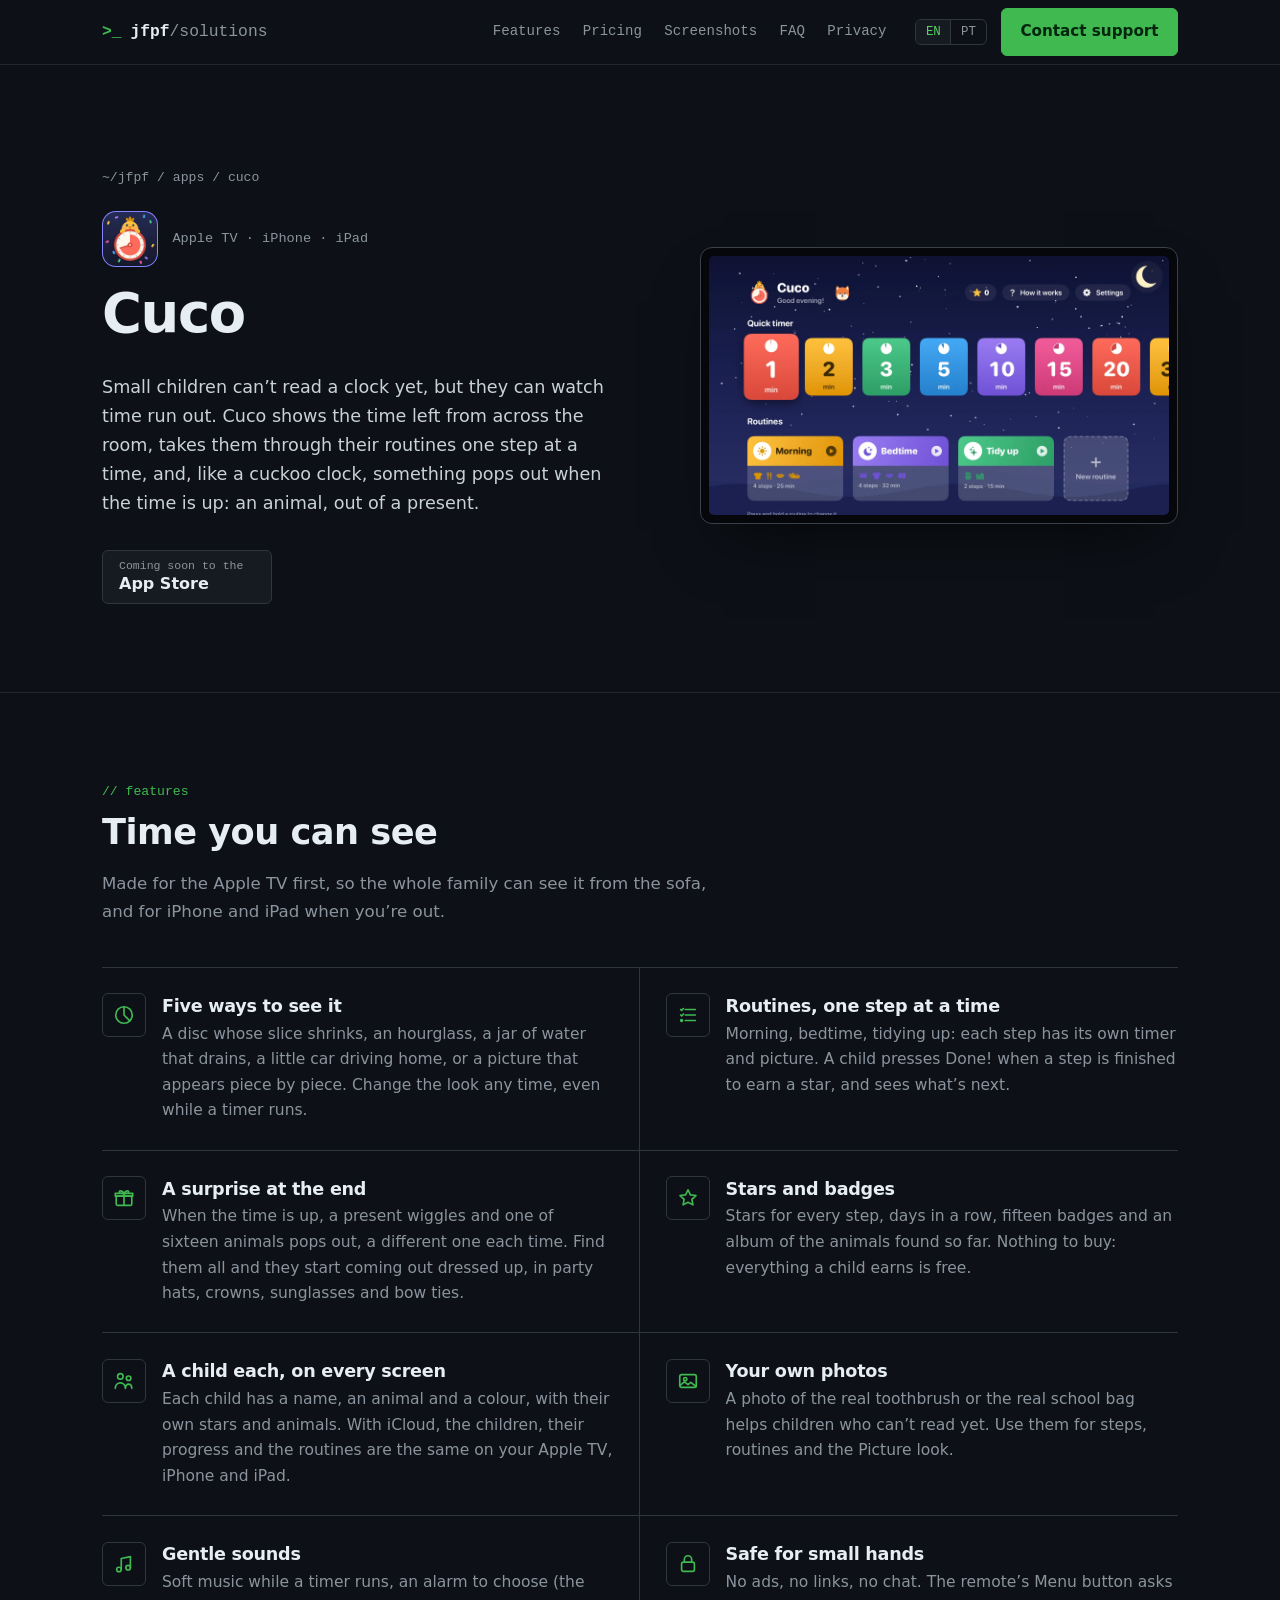
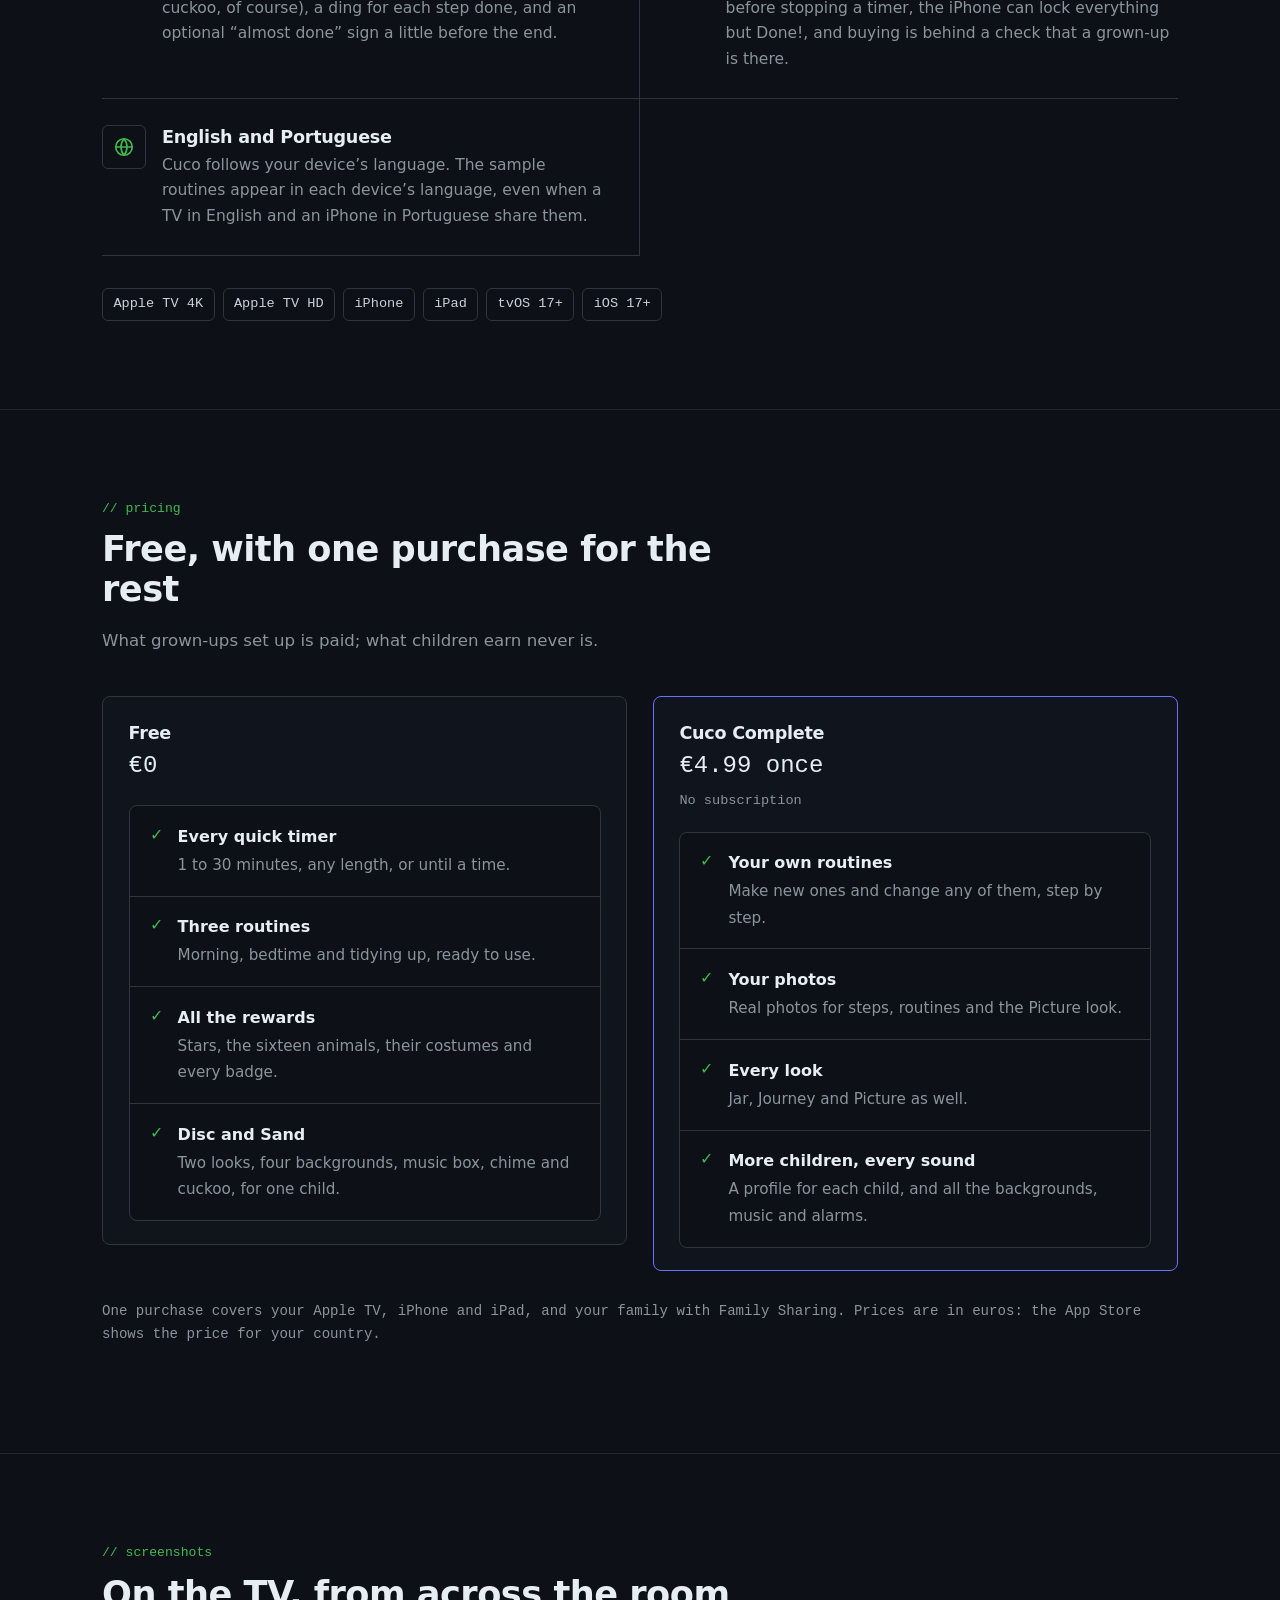
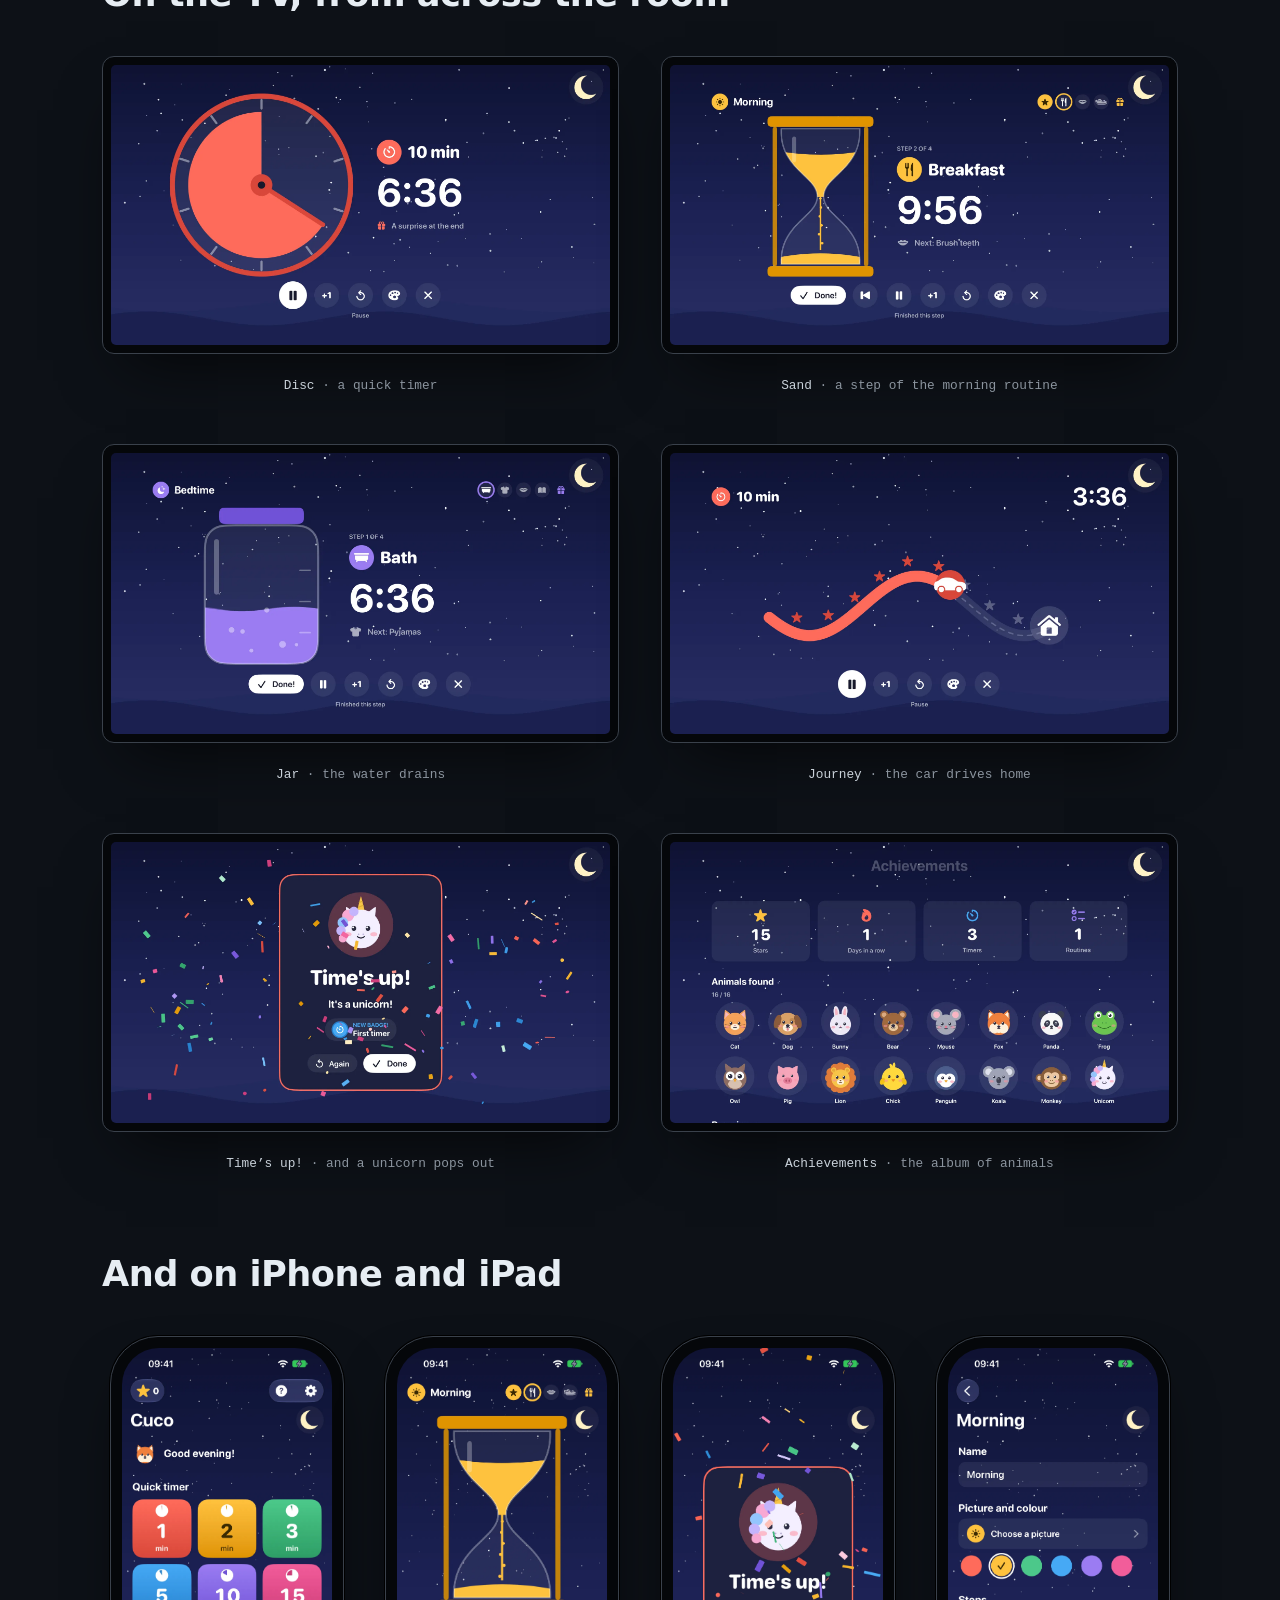
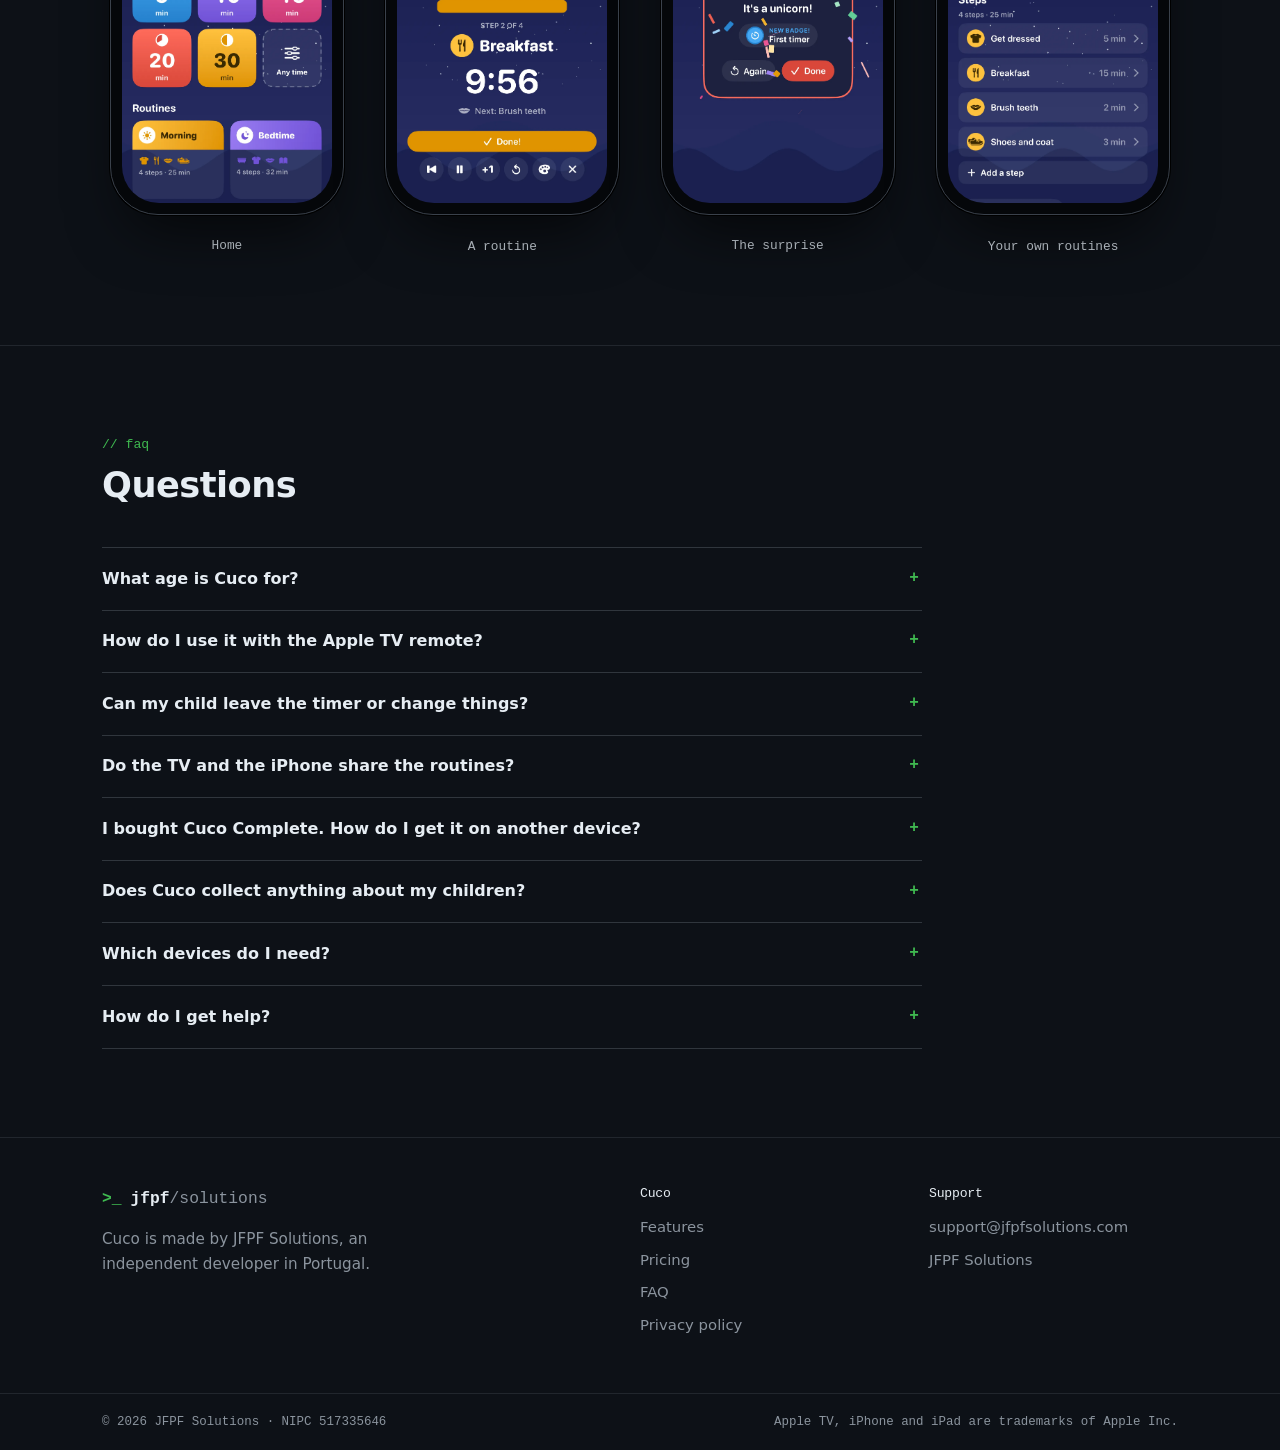
==== cuco/index.html @ 8427fa87 "Cuco: app page and privacy policy - /cuco/: the visual timer for children on Apple TV, iPhone and iP" ====
<!doctype html>
<html lang="en"
      data-title-en="Cuco — a visual timer for children, on Apple TV, iPhone and iPad"
      data-title-pt="Cuco — um temporizador visual para crianças, na Apple TV, iPhone e iPad">
<head>
<meta charset="utf-8">
<meta name="viewport" content="width=device-width, initial-scale=1">
<title>Cuco — a visual timer for children, on Apple TV, iPhone and iPad</title>
<meta name="description" content="Cuco is a visual timer and routines app for small children who can’t read a clock yet: watch the time run out from across the room, and an animal pops out of a present at the end. Free, with a one-time Cuco Complete unlock.">
<link rel="icon" href="../assets/cuco/favicon.png">
<link rel="stylesheet" href="../css/styles.css">
</head>
<body>

<header class="site-header" id="top">
  <div class="container header-inner">
    <a href="../" class="brand" aria-label="JFPF Solutions">
      <span class="brand-mark" aria-hidden="true">&gt;_</span>
      <span>jfpf<span class="brand-sub">/solutions</span></span>
    </a>

    <button class="nav-toggle" id="navToggle" aria-label="Menu" aria-expanded="false">
      <span></span><span></span><span></span>
    </button>

    <nav class="main-nav" id="mainNav">
      <ul>
        <li><a href="#features" data-en="Features" data-pt="Funcionalidades">Features</a></li>
        <li><a href="#pricing" data-en="Pricing" data-pt="Preço">Pricing</a></li>
        <li><a href="#screenshots" data-en="Screenshots" data-pt="Imagens">Screenshots</a></li>
        <li><a href="#faq" data-en="FAQ" data-pt="Perguntas">FAQ</a></li>
        <li><a href="privacy/" data-en="Privacy" data-pt="Privacidade">Privacy</a></li>
      </ul>
      <div class="nav-actions">
        <div class="lang-toggle" role="group" aria-label="Language">
          <button data-lang="en" class="active">EN</button>
          <button data-lang="pt">PT</button>
        </div>
        <a href="mailto:support@jfpfsolutions.com?subject=Cuco" class="btn btn-primary" data-en="Contact support" data-pt="Contactar suporte">Contact support</a>
      </div>
    </nav>
  </div>
</header>

<main>

<!-- ===== HERO ===== -->
<section class="hero">
  <div class="container app-hero">
    <div>
      <p class="crumbs"><a href="../">~/jfpf</a> / <a href="../#apps">apps</a> / cuco</p>
      <div class="app-name">
        <img class="app-icon" src="../assets/cuco/icon.webp" alt="" width="56" height="56">
        <span>Apple TV · iPhone · iPad</span>
      </div>
      <h1>Cuco</h1>
      <p class="hero-lead"
         data-en="Small children can’t read a clock yet, but they can watch time run out. Cuco shows the time left from across the room, takes them through their routines one step at a time, and, like a cuckoo clock, something pops out when the time is up: an animal, out of a present."
         data-pt="As crianças pequenas ainda não sabem ler as horas, mas conseguem ver o tempo a passar. O Cuco mostra o tempo que falta do outro lado da sala, acompanha-as nas rotinas um passo de cada vez e, como num relógio de cuco, quando o tempo acaba sai alguma coisa: um animal, de dentro de um presente.">
        Small children can’t read a clock yet, but they can watch time run out. Cuco shows the time left from across the room, takes them through their routines one step at a time, and, like a cuckoo clock, something pops out when the time is up: an animal, out of a present.</p>

      <div class="stores">
        <span class="store"><small data-en="Coming soon to the" data-pt="Brevemente na">Coming soon to the</small><b>App Store</b></span>
      </div>
    </div>

    <figure class="shot tv-shot" aria-hidden="true">
      <div class="tablet"><img src="../assets/cuco/tv-home.webp" alt="" width="1920" height="1080"></div>
    </figure>
  </div>
</section>

<!-- ===== FEATURES ===== -->
<section class="section" id="features">
  <div class="container">
    <div class="section-head">
      <span class="eyebrow" data-en="Features" data-pt="Funcionalidades">Features</span>
      <h2 data-en="Time you can see" data-pt="Tempo que se vê">Time you can see</h2>
      <p data-en="Made for the Apple TV first, so the whole family can see it from the sofa, and for iPhone and iPad when you’re out."
         data-pt="Feito primeiro para a Apple TV, para toda a família o ver do sofá, e para o iPhone e o iPad quando está fora de casa.">
        Made for the Apple TV first, so the whole family can see it from the sofa, and for iPhone and iPad when you’re out.</p>
    </div>

    <ul class="services">
      <li class="service">
        <div class="service-icon" aria-hidden="true"><svg viewBox="0 0 24 24" fill="none" stroke="currentColor" stroke-width="1.8" stroke-linecap="round" stroke-linejoin="round"><circle cx="12" cy="12" r="9"/><path d="M12 3v9l6.4 6.4"/></svg></div>
        <div>
          <h3 data-en="Five ways to see it" data-pt="Cinco maneiras de o ver">Five ways to see it</h3>
          <p data-en="A disc whose slice shrinks, an hourglass, a jar of water that drains, a little car driving home, or a picture that appears piece by piece. Change the look any time, even while a timer runs."
             data-pt="Um disco cuja fatia vai diminuindo, uma ampulheta, um frasco de água que esvazia, um carrinho a caminho de casa, ou uma imagem que aparece aos bocadinhos. Mude o aspeto quando quiser, mesmo com o temporizador a contar.">
            A disc whose slice shrinks, an hourglass, a jar of water that drains, a little car driving home, or a picture that appears piece by piece. Change the look any time, even while a timer runs.</p>
        </div>
      </li>
      <li class="service">
        <div class="service-icon" aria-hidden="true"><svg viewBox="0 0 24 24" fill="none" stroke="currentColor" stroke-width="1.8" stroke-linecap="round" stroke-linejoin="round"><path d="M9 6h11M9 12h11M9 18h11"/><path d="M4 6l1 1 2-2M4 12l1 1 2-2"/><circle cx="5" cy="18" r="1"/></svg></div>
        <div>
          <h3 data-en="Routines, one step at a time" data-pt="Rotinas, um passo de cada vez">Routines, one step at a time</h3>
          <p data-en="Morning, bedtime, tidying up: each step has its own timer and picture. A child presses Done! when a step is finished to earn a star, and sees what’s next."
             data-pt="Manhã, hora de dormir, arrumar: cada passo tem o seu temporizador e a sua imagem. A criança carrega em «Já está!» quando acaba um passo, ganha uma estrela e vê o que vem a seguir.">
            Morning, bedtime, tidying up: each step has its own timer and picture. A child presses Done! when a step is finished to earn a star, and sees what’s next.</p>
        </div>
      </li>
      <li class="service">
        <div class="service-icon" aria-hidden="true"><svg viewBox="0 0 24 24" fill="none" stroke="currentColor" stroke-width="1.8" stroke-linecap="round" stroke-linejoin="round"><rect x="3.5" y="10" width="17" height="10" rx="1.5"/><path d="M2.5 7h19v3h-19zM12 7v13"/><path d="M12 7c-2-3.5-6-3.5-5-1 .6 1.4 5 1 5 1s4.4.4 5-1c1-2.5-3-2.5-5 1"/></svg></div>
        <div>
          <h3 data-en="A surprise at the end" data-pt="Uma surpresa no fim">A surprise at the end</h3>
          <p data-en="When the time is up, a present wiggles and one of sixteen animals pops out, a different one each time. Find them all and they start coming out dressed up, in party hats, crowns, sunglasses and bow ties."
             data-pt="Quando o tempo acaba, um presente abana e sai um de dezasseis animais, de cada vez um diferente. Quando os encontram todos, começam a sair disfarçados, com chapéus de festa, coroas, óculos de sol e laços.">
            When the time is up, a present wiggles and one of sixteen animals pops out, a different one each time. Find them all and they start coming out dressed up, in party hats, crowns, sunglasses and bow ties.</p>
        </div>
      </li>
      <li class="service">
        <div class="service-icon" aria-hidden="true"><svg viewBox="0 0 24 24" fill="none" stroke="currentColor" stroke-width="1.8" stroke-linecap="round" stroke-linejoin="round"><path d="M12 3l2.6 5.6 6.1.7-4.5 4.2 1.2 6L12 16.6 6.6 19.5l1.2-6L3.3 9.3l6.1-.7z"/></svg></div>
        <div>
          <h3 data-en="Stars and badges" data-pt="Estrelas e medalhas">Stars and badges</h3>
          <p data-en="Stars for every step, days in a row, fifteen badges and an album of the animals found so far. Nothing to buy: everything a child earns is free."
             data-pt="Estrelas por cada passo, dias seguidos, quinze medalhas e um álbum dos animais encontrados. Nada para comprar: tudo o que uma criança ganha é grátis.">
            Stars for every step, days in a row, fifteen badges and an album of the animals found so far. Nothing to buy: everything a child earns is free.</p>
        </div>
      </li>
      <li class="service">
        <div class="service-icon" aria-hidden="true"><svg viewBox="0 0 24 24" fill="none" stroke="currentColor" stroke-width="1.8" stroke-linecap="round" stroke-linejoin="round"><circle cx="8" cy="7" r="3"/><circle cx="17" cy="9" r="2.5"/><path d="M2.5 20c0-3.5 2.5-6 5.5-6s5.5 2.5 5.5 6M13.5 20c.3-2.8 1.8-4.6 3.5-4.6s3.4 1.8 3.5 4.6"/></svg></div>
        <div>
          <h3 data-en="A child each, on every screen" data-pt="Uma criança de cada vez, em todos os ecrãs">A child each, on every screen</h3>
          <p data-en="Each child has a name, an animal and a colour, with their own stars and animals. With iCloud, the children, their progress and the routines are the same on your Apple TV, iPhone and iPad."
             data-pt="Cada criança tem um nome, um animal e uma cor, com as suas próprias estrelas e animais. Com o iCloud, as crianças, o seu progresso e as rotinas são os mesmos na Apple TV, no iPhone e no iPad.">
            Each child has a name, an animal and a colour, with their own stars and animals. With iCloud, the children, their progress and the routines are the same on your Apple TV, iPhone and iPad.</p>
        </div>
      </li>
      <li class="service">
        <div class="service-icon" aria-hidden="true"><svg viewBox="0 0 24 24" fill="none" stroke="currentColor" stroke-width="1.8" stroke-linecap="round" stroke-linejoin="round"><rect x="3" y="5" width="18" height="14" rx="2"/><circle cx="9" cy="10" r="1.8"/><path d="M3 17l5-4 4 3 3-2.5 6 4.5"/></svg></div>
        <div>
          <h3 data-en="Your own photos" data-pt="As suas fotos">Your own photos</h3>
          <p data-en="A photo of the real toothbrush or the real school bag helps children who can’t read yet. Use them for steps, routines and the Picture look."
             data-pt="Uma foto da escova de dentes ou da mochila verdadeiras ajuda as crianças que ainda não sabem ler. Use-as nos passos, nas rotinas e no aspeto Imagem.">
            A photo of the real toothbrush or the real school bag helps children who can’t read yet. Use them for steps, routines and the Picture look.</p>
        </div>
      </li>
      <li class="service">
        <div class="service-icon" aria-hidden="true"><svg viewBox="0 0 24 24" fill="none" stroke="currentColor" stroke-width="1.8" stroke-linecap="round" stroke-linejoin="round"><path d="M9 18V6l10-2v12"/><circle cx="6.5" cy="18" r="2.5"/><circle cx="16.5" cy="16" r="2.5"/></svg></div>
        <div>
          <h3 data-en="Gentle sounds" data-pt="Sons suaves">Gentle sounds</h3>
          <p data-en="Soft music while a timer runs, an alarm to choose (the cuckoo, of course), a ding for each step done, and an optional “almost done” sign a little before the end."
             data-pt="Música baixinha enquanto o temporizador conta, um alarme à escolha (o cuco, claro), um toque por cada passo feito e um aviso opcional de «quase a acabar» pouco antes do fim.">
            Soft music while a timer runs, an alarm to choose (the cuckoo, of course), a ding for each step done, and an optional “almost done” sign a little before the end.</p>
        </div>
      </li>
      <li class="service">
        <div class="service-icon" aria-hidden="true"><svg viewBox="0 0 24 24" fill="none" stroke="currentColor" stroke-width="1.8" stroke-linecap="round" stroke-linejoin="round"><rect x="5" y="10" width="14" height="10" rx="2"/><path d="M8 10V7a4 4 0 0 1 8 0v3"/></svg></div>
        <div>
          <h3 data-en="Safe for small hands" data-pt="Seguro para mãos pequenas">Safe for small hands</h3>
          <p data-en="No ads, no links, no chat. The remote’s Menu button asks before stopping a timer, the iPhone can lock everything but Done!, and buying is behind a check that a grown-up is there."
             data-pt="Sem anúncios, ligações ou chat. O botão Menu do comando pergunta antes de parar um temporizador, o iPhone pode bloquear tudo menos o «Já está!», e as compras só abrem depois de confirmar que está presente um adulto.">
            No ads, no links, no chat. The remote’s Menu button asks before stopping a timer, the iPhone can lock everything but Done!, and buying is behind a check that a grown-up is there.</p>
        </div>
      </li>
      <li class="service">
        <div class="service-icon" aria-hidden="true"><svg viewBox="0 0 24 24" fill="none" stroke="currentColor" stroke-width="1.8" stroke-linecap="round" stroke-linejoin="round"><circle cx="12" cy="12" r="9"/><path d="M3 12h18M12 3a14 14 0 0 1 0 18M12 3a14 14 0 0 0 0 18"/></svg></div>
        <div>
          <h3 data-en="English and Portuguese" data-pt="Português e inglês">English and Portuguese</h3>
          <p data-en="Cuco follows your device’s language. The sample routines appear in each device’s language, even when a TV in English and an iPhone in Portuguese share them."
             data-pt="O Cuco segue o idioma do dispositivo. As rotinas de exemplo aparecem no idioma de cada dispositivo, mesmo quando uma TV em inglês e um iPhone em português as partilham.">
            Cuco follows your device’s language. The sample routines appear in each device’s language, even when a TV in English and an iPhone in Portuguese share them.</p>
        </div>
      </li>
    </ul>

    <ul class="platforms" aria-label="Platforms">
      <li>Apple TV 4K</li><li>Apple TV HD</li><li>iPhone</li><li>iPad</li><li>tvOS 17+</li><li>iOS 17+</li>
    </ul>
  </div>
</section>

<!-- ===== PRICING ===== -->
<section class="section" id="pricing">
  <div class="container">
    <div class="section-head">
      <span class="eyebrow" data-en="Pricing" data-pt="Preço">Pricing</span>
      <h2 data-en="Free, with one purchase for the rest" data-pt="Grátis, com uma compra para o resto">Free, with one purchase for the rest</h2>
      <p data-en="What grown-ups set up is paid; what children earn never is."
         data-pt="O que os adultos configuram é pago; o que as crianças ganham nunca é.">
        What grown-ups set up is paid; what children earn never is.</p>
    </div>

    <div class="plans">
      <div class="plan">
        <h3 data-en="Free" data-pt="Grátis">Free</h3>
        <p class="plan-price">€0</p>
        <ul class="about-points">
          <li><strong data-en="Every quick timer" data-pt="Todos os temporizadores rápidos">Every quick timer</strong><span data-en="1 to 30 minutes, any length, or until a time." data-pt="De 1 a 30 minutos, qualquer duração, ou até uma hora certa.">1 to 30 minutes, any length, or until a time.</span></li>
          <li><strong data-en="Three routines" data-pt="Três rotinas">Three routines</strong><span data-en="Morning, bedtime and tidying up, ready to use." data-pt="Manhã, hora de dormir e arrumar, prontas a usar.">Morning, bedtime and tidying up, ready to use.</span></li>
          <li><strong data-en="All the rewards" data-pt="Todas as recompensas">All the rewards</strong><span data-en="Stars, the sixteen animals, their costumes and every badge." data-pt="Estrelas, os dezasseis animais, os seus disfarces e todas as medalhas.">Stars, the sixteen animals, their costumes and every badge.</span></li>
          <li><strong data-en="Disc and Sand" data-pt="Disco e Areia">Disc and Sand</strong><span data-en="Two looks, four backgrounds, music box, chime and cuckoo, for one child." data-pt="Dois aspetos, quatro fundos, caixa de música, campainha e cuco, para uma criança.">Two looks, four backgrounds, music box, chime and cuckoo, for one child.</span></li>
        </ul>
      </div>
      <div class="plan plan--premium">
        <h3 data-en="Cuco Complete" data-pt="Cuco Completo">Cuco Complete</h3>
        <p class="plan-price"><span data-en="€4.99 once" data-pt="4,99 € uma vez">€4.99 once</span> <small data-en="No subscription" data-pt="Sem subscrição">No subscription</small></p>
        <ul class="about-points">
          <li><strong data-en="Your own routines" data-pt="As suas rotinas">Your own routines</strong><span data-en="Make new ones and change any of them, step by step." data-pt="Crie novas e altere qualquer uma, passo a passo.">Make new ones and change any of them, step by step.</span></li>
          <li><strong data-en="Your photos" data-pt="As suas fotos">Your photos</strong><span data-en="Real photos for steps, routines and the Picture look." data-pt="Fotos verdadeiras para os passos, as rotinas e o aspeto Imagem.">Real photos for steps, routines and the Picture look.</span></li>
          <li><strong data-en="Every look" data-pt="Todos os aspetos">Every look</strong><span data-en="Jar, Journey and Picture as well." data-pt="Também Frasco, Viagem e Imagem.">Jar, Journey and Picture as well.</span></li>
          <li><strong data-en="More children, every sound" data-pt="Mais crianças, todos os sons">More children, every sound</strong><span data-en="A profile for each child, and all the backgrounds, music and alarms." data-pt="Um perfil para cada criança, e todos os fundos, músicas e alarmes.">A profile for each child, and all the backgrounds, music and alarms.</span></li>
        </ul>
      </div>
    </div>

    <p class="prompt" style="margin-top:1.8rem">
      <span data-en="One purchase covers your Apple TV, iPhone and iPad, and your family with Family Sharing. Prices are in euros: the App Store shows the price for your country."
            data-pt="Uma compra cobre a Apple TV, o iPhone e o iPad, e a sua família com a Partilha com a família. Preços em euros: a App Store mostra o preço do seu país.">
        One purchase covers your Apple TV, iPhone and iPad, and your family with Family Sharing. Prices are in euros: the App Store shows the price for your country.</span>
    </p>
  </div>
</section>

<!-- ===== SCREENSHOTS ===== -->
<section class="section" id="screenshots">
  <div class="container">
    <div class="section-head">
      <span class="eyebrow" data-en="Screenshots" data-pt="Imagens">Screenshots</span>
      <h2 data-en="On the TV, from across the room" data-pt="Na TV, do outro lado da sala">On the TV, from across the room</h2>
    </div>

    <div class="tv-grid">
      <figure class="shot">
        <div class="tablet"><img src="../assets/cuco/tv-disc.webp" alt="The Disc look: a coral slice shrinking back to twelve o’clock, with the minutes left" width="1920" height="1080" loading="lazy"></div>
        <figcaption><b data-en="Disc" data-pt="Disco">Disc</b> · <span data-en="a quick timer" data-pt="um temporizador rápido">a quick timer</span></figcaption>
      </figure>
      <figure class="shot">
        <div class="tablet"><img src="../assets/cuco/tv-sand.webp" alt="The Sand look: an hourglass during a routine’s breakfast step" width="1920" height="1080" loading="lazy"></div>
        <figcaption><b data-en="Sand" data-pt="Areia">Sand</b> · <span data-en="a step of the morning routine" data-pt="um passo da rotina da manhã">a step of the morning routine</span></figcaption>
      </figure>
      <figure class="shot">
        <div class="tablet"><img src="../assets/cuco/tv-jar.webp" alt="The Jar look: a jar of water draining as the time runs out" width="1920" height="1080" loading="lazy"></div>
        <figcaption><b data-en="Jar" data-pt="Frasco">Jar</b> · <span data-en="the water drains" data-pt="a água vai baixando">the water drains</span></figcaption>
      </figure>
      <figure class="shot">
        <div class="tablet"><img src="../assets/cuco/tv-journey.webp" alt="The Journey look: a little car driving along a winding road towards a house" width="1920" height="1080" loading="lazy"></div>
        <figcaption><b data-en="Journey" data-pt="Viagem">Journey</b> · <span data-en="the car drives home" data-pt="o carro vai para casa">the car drives home</span></figcaption>
      </figure>
      <figure class="shot">
        <div class="tablet"><img src="../assets/cuco/tv-surprise.webp" alt="Time’s up: a unicorn has popped out of the present, with confetti and a new badge" width="1920" height="1080" loading="lazy"></div>
        <figcaption><b data-en="Time’s up!" data-pt="Acabou o tempo!">Time’s up!</b> · <span data-en="and a unicorn pops out" data-pt="e sai um unicórnio">and a unicorn pops out</span></figcaption>
      </figure>
      <figure class="shot">
        <div class="tablet"><img src="../assets/cuco/tv-achievements.webp" alt="Achievements: stars, days in a row, and the album of the sixteen animals found" width="1920" height="1080" loading="lazy"></div>
        <figcaption><b data-en="Achievements" data-pt="Conquistas">Achievements</b> · <span data-en="the album of animals" data-pt="o álbum dos animais">the album of animals</span></figcaption>
      </figure>
    </div>

    <div class="section-head" style="margin-top:5rem">
      <h2 data-en="And on iPhone and iPad" data-pt="E no iPhone e no iPad">And on iPhone and iPad</h2>
    </div>
    <div class="gallery">
      <figure>
        <div class="phone phone--sm"><img src="../assets/cuco/phone-home.webp" alt="Home on iPhone: quick timers from 1 to 30 minutes and the routines" width="1206" height="2622" loading="lazy"></div>
        <figcaption><b data-en="Home" data-pt="Início">Home</b></figcaption>
      </figure>
      <figure>
        <div class="phone phone--sm"><img src="../assets/cuco/phone-sand.webp" alt="A routine step on iPhone: an hourglass, the time left and a big Done! button" width="1206" height="2622" loading="lazy"></div>
        <figcaption><b data-en="A routine" data-pt="Uma rotina">A routine</b></figcaption>
      </figure>
      <figure>
        <div class="phone phone--sm"><img src="../assets/cuco/phone-surprise.webp" alt="Time’s up on iPhone, with an animal out of the present" width="1206" height="2622" loading="lazy"></div>
        <figcaption><b data-en="The surprise" data-pt="A surpresa">The surprise</b></figcaption>
      </figure>
      <figure>
        <div class="phone phone--sm"><img src="../assets/cuco/phone-editor.webp" alt="The routine editor: a routine’s name, picture, colour and steps" width="1206" height="2622" loading="lazy"></div>
        <figcaption><b data-en="Your own routines" data-pt="As suas rotinas">Your own routines</b></figcaption>
      </figure>
    </div>
  </div>
</section>

<!-- ===== FAQ ===== -->
<section class="section" id="faq">
  <div class="container">
    <div class="section-head">
      <span class="eyebrow" data-en="FAQ" data-pt="Perguntas">FAQ</span>
      <h2 data-en="Questions" data-pt="Perguntas frequentes">Questions</h2>
    </div>

    <div class="faq">
      <details>
        <summary data-en="What age is Cuco for?" data-pt="Para que idade é o Cuco?">What age is Cuco for?</summary>
        <p class="only-en">For children who can’t read a clock yet, from about two to six. It’s in the App Store’s Kids category, for ages 5 and under, and older brothers and sisters often like the routines and badges too.</p>
        <p class="only-pt">Para crianças que ainda não sabem ler as horas, dos dois aos seis anos, mais ou menos. Está na categoria Crianças da App Store, até aos 5 anos, e os irmãos mais velhos costumam gostar das rotinas e das medalhas também.</p>
      </details>
      <details>
        <summary data-en="How do I use it with the Apple TV remote?" data-pt="Como se usa com o comando da Apple TV?">How do I use it with the Apple TV remote?</summary>
        <p class="only-en">Pick a quick timer or a routine on Home and click. While a timer runs, Play/Pause pauses, and Menu asks before stopping, so nobody ends a timer by accident. The buttons under the timer add a minute, go back a step or change the look.</p>
        <p class="only-pt">Escolha um temporizador rápido ou uma rotina no ecrã inicial e clique. Com o temporizador a contar, o botão Reproduzir/Pausa faz pausa e o botão Menu pergunta antes de parar, para ninguém acabar um temporizador sem querer. Os botões por baixo do temporizador acrescentam um minuto, voltam ao passo anterior ou mudam o aspeto.</p>
      </details>
      <details>
        <summary data-en="Can my child leave the timer or change things?" data-pt="O meu filho pode sair do temporizador ou mudar as coisas?">Can my child leave the timer or change things?</summary>
        <p class="only-en">On iPhone and iPad, turn on Settings › For grown-ups › Lock the buttons: while a timer runs, only Done! stays, and the rest is behind a lock you touch and hold. To keep a child in the app, use Guided Access (Settings › Accessibility). Purchases always ask for three numbers written in words first, which a child who can’t read can’t get past.</p>
        <p class="only-pt">No iPhone e no iPad, ative Definições › Para os crescidos › Bloquear os botões: com o temporizador a contar, só fica o «Já está!», e o resto fica atrás de um cadeado que se desbloqueia mantendo o dedo. Para a criança não sair da app, use o Acesso guiado (Definições › Acessibilidade). As compras pedem sempre primeiro três números escritos por extenso, que uma criança que ainda não lê não consegue passar.</p>
      </details>
      <details>
        <summary data-en="Do the TV and the iPhone share the routines?" data-pt="A TV e o iPhone partilham as rotinas?">Do the TV and the iPhone share the routines?</summary>
        <p class="only-en">Yes, when they’re signed in to the same Apple Account with iCloud: the children, their stars and animals, and the routines are the same everywhere. Each device keeps its own look, sounds and photos.</p>
        <p class="only-pt">Sim, quando têm sessão iniciada na mesma conta Apple com o iCloud: as crianças, as suas estrelas e animais, e as rotinas são as mesmas em todo o lado. Cada dispositivo mantém o seu aspeto, os seus sons e as suas fotos.</p>
      </details>
      <details>
        <summary data-en="I bought Cuco Complete. How do I get it on another device?" data-pt="Comprei o Cuco Completo. Como o tenho noutro dispositivo?">I bought Cuco Complete. How do I get it on another device?</summary>
        <p class="only-en">It belongs to your Apple Account, so you only pay once for your Apple TV, iPhone and iPad, and your family has it too with Family Sharing. It usually appears by itself; if not, open Settings › Cuco Complete › Restore purchase.</p>
        <p class="only-pt">Fica associado à sua conta Apple, por isso paga uma só vez pela Apple TV, pelo iPhone e pelo iPad, e a sua família também o tem com a Partilha com a família. Normalmente aparece sozinho; se não, abra Definições › Cuco Completo › Restaurar compra.</p>
      </details>
      <details>
        <summary data-en="Does Cuco collect anything about my children?" data-pt="O Cuco recolhe alguma coisa sobre as minhas crianças?">Does Cuco collect anything about my children?</summary>
        <p class="only-en">No. There’s no account, no ads and no tracking, and nothing is sent to us. Names, progress and photos stay on your devices and in your own iCloud. See the <a href="privacy/">privacy policy</a>.</p>
        <p class="only-pt">Não. Não há conta, anúncios nem rastreamento, e nada nos é enviado. Os nomes, o progresso e as fotos ficam nos seus dispositivos e no seu próprio iCloud. Consulte a <a href="privacy/">política de privacidade</a>.</p>
      </details>
      <details>
        <summary data-en="Which devices do I need?" data-pt="Que dispositivos preciso?">Which devices do I need?</summary>
        <p class="only-en">Any Apple TV 4K or Apple TV HD with tvOS 17 or later, and any iPhone or iPad with iOS 17 or later. Cuco is made to stay smooth even on the Apple TV HD.</p>
        <p class="only-pt">Qualquer Apple TV 4K ou Apple TV HD com tvOS 17 ou posterior, e qualquer iPhone ou iPad com iOS 17 ou posterior. O Cuco foi feito para correr de forma fluida mesmo na Apple TV HD.</p>
      </details>
      <details>
        <summary data-en="How do I get help?" data-pt="Como obtenho ajuda?">How do I get help?</summary>
        <p class="only-en">Email <a href="mailto:support@jfpfsolutions.com?subject=Cuco">support@jfpfsolutions.com</a>. We usually reply within one business day.</p>
        <p class="only-pt">Envie um email para <a href="mailto:support@jfpfsolutions.com?subject=Cuco">support@jfpfsolutions.com</a>. Normalmente respondemos num dia útil.</p>
      </details>
    </div>
  </div>
</section>

</main>

<footer class="site-footer">
  <div class="container footer-inner">
    <div class="footer-brand">
      <a href="../" class="brand" aria-label="JFPF Solutions">
        <span class="brand-mark" aria-hidden="true">&gt;_</span>
        <span>jfpf<span class="brand-sub">/solutions</span></span>
      </a>
      <p data-en="Cuco is made by JFPF Solutions, an independent developer in Portugal."
         data-pt="O Cuco é feito pela JFPF Solutions, um programador independente em Portugal.">
        Cuco is made by JFPF Solutions, an independent developer in Portugal.</p>
    </div>
    <div class="footer-col">
      <h4>Cuco</h4>
      <ul>
        <li><a href="#features" data-en="Features" data-pt="Funcionalidades">Features</a></li>
        <li><a href="#pricing" data-en="Pricing" data-pt="Preço">Pricing</a></li>
        <li><a href="#faq" data-en="FAQ" data-pt="Perguntas">FAQ</a></li>
        <li><a href="privacy/" data-en="Privacy policy" data-pt="Política de privacidade">Privacy policy</a></li>
      </ul>
    </div>
    <div class="footer-col">
      <h4 data-en="Support" data-pt="Suporte">Support</h4>
      <ul>
        <li><a href="mailto:support@jfpfsolutions.com?subject=Cuco">support@jfpfsolutions.com</a></li>
        <li><a href="../" data-en="JFPF Solutions" data-pt="JFPF Solutions">JFPF Solutions</a></li>
      </ul>
    </div>
  </div>
  <div class="footer-bottom">
    <div class="container footer-bottom-inner">
      <span>&copy; <span id="year"></span> JFPF Solutions &middot; NIPC 517335646</span>
      <span data-en="Apple TV, iPhone and iPad are trademarks of Apple Inc." data-pt="Apple TV, iPhone e iPad são marcas registadas da Apple Inc.">Apple TV, iPhone and iPad are trademarks of Apple Inc.</span>
    </div>
  </div>
</footer>

<script src="../js/main.js"></script>
</body>
</html>
---- css/styles.css ----
/* ===== JFPF Solutions — stylesheet =====
   Dark, flat and typographic: one green accent, monospace for labels and
   navigation, 1px borders instead of shadows, no gradients. System fonts only,
   so the site loads nothing from third parties. */
:root{
  color-scheme:dark;
  --bg:#0d1117;
  --bg-2:#10151d;
  --surface:#161b22;
  --line:#30363d;
  --line-soft:#21262d;
  --text:#e6edf3;
  --text-2:#c9d1d9;
  --muted:#8b949e;
  --green:#3fb950;
  --green-hi:#56d364;
  --green-ink:#04260f;
  --amber:#d29922;
  --radius:6px;
  --maxw:1120px;
  --ff:system-ui,-apple-system,"Segoe UI",Roboto,Helvetica,Arial,sans-serif;
  --mono:ui-monospace,"SF Mono","JetBrains Mono","Cascadia Code",Menlo,Consolas,monospace;
}
*{box-sizing:border-box}
html{scroll-behavior:smooth}
body{margin:0;font-family:var(--ff);color:var(--text-2);background:var(--bg);line-height:1.65;-webkit-font-smoothing:antialiased}
img{max-width:100%;height:auto;display:block}
a{color:var(--green-hi);text-decoration:none}
a:hover{text-decoration:underline;text-underline-offset:3px}
h1,h2,h3,h4{line-height:1.15;margin:0 0 .5em;color:var(--text);font-weight:700;letter-spacing:-.015em}
h1{font-size:clamp(2.1rem,5vw,3.4rem);letter-spacing:-.025em}
h2{font-size:clamp(1.6rem,3.2vw,2.2rem)}
h3{font-size:1.1rem}
p{margin:0 0 1em}
.container{width:100%;max-width:var(--maxw);margin:0 auto;padding:0 22px}
.mono{font-family:var(--mono)}
:focus-visible{outline:2px solid var(--green);outline-offset:2px}

/* ===== Buttons ===== */
.btn{display:inline-flex;align-items:center;justify-content:center;gap:.5em;
  padding:.65rem 1.15rem;border-radius:var(--radius);font-weight:600;font-size:.95rem;
  border:1px solid transparent;cursor:pointer;transition:background-color .15s,border-color .15s,color .15s;white-space:nowrap;font-family:inherit}
.btn:hover{text-decoration:none}
.btn-primary{background:var(--green);color:var(--green-ink);border-color:var(--green)}
.btn-primary:hover{background:var(--green-hi);border-color:var(--green-hi)}
.btn-outline{background:transparent;color:var(--text);border-color:var(--line)}
.btn-outline:hover{border-color:var(--muted);background:var(--surface)}
.btn-lg{padding:.8rem 1.4rem;font-size:1rem}
.btn-block{width:100%}

/* ===== Header ===== */
.site-header{position:sticky;top:0;z-index:50;background:var(--bg);border-bottom:1px solid var(--line-soft)}
.header-inner{display:flex;align-items:center;justify-content:space-between;height:64px;gap:1rem}
.brand{display:flex;align-items:center;gap:.55rem;color:var(--text);font-family:var(--mono);font-weight:700;font-size:1.02rem}
.brand:hover{text-decoration:none}
.brand-mark{color:var(--green)}
.brand-sub{color:var(--muted);font-weight:500}
.main-nav{display:flex;align-items:center;gap:1.8rem}
.main-nav>ul{display:flex;align-items:center;gap:1.4rem;list-style:none;margin:0;padding:0}
.main-nav>ul>li>a{display:block;color:var(--muted);font-family:var(--mono);font-size:.88rem;white-space:nowrap}
.main-nav>ul>li>a:hover{color:var(--text);text-decoration:none}

/* Apps menu: one header entry however many apps there are. It's a <details>,
   so it opens without JavaScript; main.js closes it on outside click / Escape. */
.nav-menu{position:relative}
.nav-menu summary{display:flex;align-items:center;gap:.45em;cursor:pointer;list-style:none;user-select:none;
  color:var(--muted);font-family:var(--mono);font-size:.88rem;white-space:nowrap}
.nav-menu summary::-webkit-details-marker{display:none}
.nav-menu summary::after{content:"";width:.36em;height:.36em;border:solid currentColor;border-width:0 1.5px 1.5px 0;
  transform:translateY(-.15em) rotate(45deg);transition:transform .15s}
.nav-menu details[open] summary::after{transform:translateY(.1em) rotate(-135deg)}
.nav-menu summary:hover,.nav-menu details[open] summary{color:var(--text)}
.nav-menu ul{position:absolute;top:calc(100% + 21px);left:50%;transform:translateX(-50%);width:max-content;min-width:280px;list-style:none;margin:0;padding:.4rem;
  background:var(--surface);border:1px solid var(--line);border-radius:0 0 8px 8px}
.nav-menu ul a{display:flex;align-items:center;gap:.8rem;padding:.55rem .6rem;border-radius:var(--radius);
  color:var(--text);font-weight:600;font-size:.94rem;line-height:1.3}
.nav-menu ul a:hover{background:var(--bg-2);text-decoration:none}
.nav-menu ul img{width:36px;height:36px;border-radius:9px;flex:0 0 auto}
.nav-menu ul small{display:block;margin-top:.15rem;font-family:var(--mono);font-weight:400;font-size:.74rem;color:var(--muted)}
.nav-menu .nav-menu-all{margin-top:.35rem;padding-top:.35rem;border-top:1px solid var(--line-soft)}
.nav-menu .nav-menu-all a{font-family:var(--mono);font-weight:400;font-size:.8rem;color:var(--muted)}
.nav-menu .nav-menu-all a:hover{color:var(--text)}
.nav-actions{display:flex;align-items:center;gap:.9rem}
.lang-toggle{display:inline-flex;border:1px solid var(--line);border-radius:var(--radius);overflow:hidden}
.lang-toggle button{border:0;background:none;padding:.3rem .6rem;font-family:var(--mono);font-size:.78rem;color:var(--muted);cursor:pointer}
.lang-toggle button+button{border-left:1px solid var(--line)}
.lang-toggle button.active{background:var(--surface);color:var(--green-hi)}

.nav-toggle{display:none;flex-direction:column;gap:5px;background:none;border:0;cursor:pointer;padding:8px}
.nav-toggle span{width:22px;height:2px;background:var(--text);transition:.2s}
.nav-toggle[aria-expanded="true"] span:nth-child(1){transform:translateY(7px) rotate(45deg)}
.nav-toggle[aria-expanded="true"] span:nth-child(2){opacity:0}
.nav-toggle[aria-expanded="true"] span:nth-child(3){transform:translateY(-7px) rotate(-45deg)}

/* ===== Hero ===== */
.hero{padding:clamp(3.5rem,8vw,6.5rem) 0 clamp(3rem,7vw,5.5rem);border-bottom:1px solid var(--line-soft)}
.hero-inner{display:grid;grid-template-columns:1.15fr 1fr;gap:3.5rem;align-items:center}
.prompt{font-family:var(--mono);font-size:.88rem;color:var(--muted);margin:0 0 1.2rem}
.prompt b{color:var(--green);font-weight:500}
.hero h1{max-width:16ch}
.hero-lead{font-size:1.1rem;color:var(--text-2);max-width:56ch;margin:1.1rem 0 2rem}
.hero-actions{display:flex;gap:.8rem;flex-wrap:wrap}

/* Terminal window: plain facts, set out like command output. */
.term{background:var(--bg-2);border:1px solid var(--line);border-radius:8px;overflow:hidden;font-family:var(--mono);font-size:.86rem}
.term-bar{display:flex;align-items:center;gap:7px;padding:.65rem .9rem;border-bottom:1px solid var(--line);background:var(--surface)}
.term-bar i{width:10px;height:10px;border-radius:50%;background:var(--line)}
.term-bar span{margin-left:.6rem;color:var(--muted);font-size:.78rem}
.term-body{padding:1.1rem 1.2rem 1.3rem;line-height:1.85}
.term-body .cmd{color:var(--text)}
.term-body .cmd::before{content:"$ ";color:var(--green)}
.term-body dl{display:grid;grid-template-columns:max-content 1fr;gap:0 1.4rem;margin:.4rem 0 .2rem}
.term-body dt{color:var(--amber)}
.term-body dd{margin:0;color:var(--text-2)}
.term-body .ok{color:var(--green-hi)}
.cursor{display:inline-block;width:.6em;height:1.1em;vertical-align:-.2em;background:var(--green);margin-left:.15em;animation:blink 1.1s steps(1) infinite}
@keyframes blink{50%{opacity:0}}
@media (prefers-reduced-motion:reduce){.cursor{animation:none}html{scroll-behavior:auto}}

/* ===== Sections ===== */
.section{padding:clamp(3.5rem,7vw,5.5rem) 0;border-bottom:1px solid var(--line-soft)}
.section-head{max-width:640px;margin:0 0 2.6rem}
.section-head p{color:var(--muted);font-size:1.04rem;margin:0}
.eyebrow{display:block;font-family:var(--mono);font-size:.82rem;color:var(--green);margin-bottom:.6rem;text-transform:lowercase}
.eyebrow::before{content:"// "}

/* ===== Services: a ruled list rather than a row of icon cards ===== */
.services{list-style:none;margin:0;padding:0;display:grid;grid-template-columns:1fr 1fr;border-top:1px solid var(--line)}
.service{display:grid;grid-template-columns:44px 1fr;gap:1rem;padding:1.6rem 1.6rem 1.6rem 0;border-bottom:1px solid var(--line)}
.service:nth-child(odd){border-right:1px solid var(--line)}
.service:nth-child(even){padding-left:1.6rem;padding-right:0}
.service-icon{width:44px;height:44px;border:1px solid var(--line);border-radius:var(--radius);display:flex;align-items:center;justify-content:center;color:var(--green)}
.service-icon svg{width:22px;height:22px}
.service h3{margin:.15rem 0 .35rem}
.service p{color:var(--muted);margin:0;font-size:.97rem}

/* Technologies, grouped by area so the list can grow without turning into a wall of tags. */
.tech{margin-top:2.6rem}
.tech-title{font-family:var(--mono);font-size:.85rem;font-weight:500;color:var(--muted);letter-spacing:0;margin:0 0 1.1rem}
.tech-groups{display:grid;grid-template-columns:repeat(4,1fr);gap:1.8rem 2rem}
.tech-group h4{font-family:var(--mono);font-size:.8rem;font-weight:500;color:var(--green);letter-spacing:0;text-transform:lowercase;margin:0 0 .65rem}
.tech-group ul{list-style:none;display:flex;flex-wrap:wrap;gap:.45rem;margin:0;padding:0;font-family:var(--mono);font-size:.82rem}
.tech-group li{padding:.2rem .6rem;border:1px solid var(--line);border-radius:var(--radius);color:var(--text-2)}

/* ===== Process: one connected track ===== */
.steps{list-style:none;margin:0;padding:0;display:grid;grid-template-columns:repeat(4,1fr);gap:0;position:relative}
.step{position:relative;padding:2.1rem 1.4rem 0 0}
.step::before{content:"";position:absolute;top:.55rem;left:0;right:0;height:1px;background:var(--line)}
.step::after{content:"";position:absolute;top:calc(.55rem - 5px);left:0;width:11px;height:11px;border-radius:50%;background:var(--bg);border:2px solid var(--green)}
.step-num{display:block;font-family:var(--mono);font-size:.8rem;color:var(--muted);margin-bottom:.35rem}
.step h3{margin:0 0 .35rem}
.step p{color:var(--muted);margin:0;font-size:.95rem}

/* ===== About ===== */
.about-grid{display:grid;grid-template-columns:1.3fr 1fr;gap:3.5rem;align-items:start}
.about-text p{font-size:1.04rem}
.about-text .btn{margin-top:.6rem}
.about-points{list-style:none;margin:0;padding:0;border:1px solid var(--line);border-radius:8px;background:var(--surface)}
.about-points li{padding:1.1rem 1.3rem 1.1rem 3rem;position:relative}
.about-points li+li{border-top:1px solid var(--line)}
.about-points li::before{content:"✓";position:absolute;left:1.25rem;top:1.05rem;font-family:var(--mono);color:var(--green)}
.about-points strong{display:block;color:var(--text);margin-bottom:.1rem}
.about-points span{color:var(--muted);font-size:.95rem}

/* ===== Contact ===== */
.contact-grid{display:grid;grid-template-columns:1fr 1.1fr;gap:3.5rem;align-items:start}
.contact-intro p{color:var(--muted);font-size:1.04rem}
.contact-list{list-style:none;margin:1.6rem 0 0;padding:0;display:grid;gap:.8rem;font-family:var(--mono);font-size:.9rem}
.contact-list li{display:flex;align-items:center;gap:.7rem;color:var(--text-2)}
.ci{width:34px;height:34px;flex:0 0 auto;border:1px solid var(--line);border-radius:var(--radius);display:flex;align-items:center;justify-content:center;color:var(--green)}
.ci svg{width:17px;height:17px}
.form-card{background:var(--surface);border:1px solid var(--line);border-radius:8px;padding:1.6rem}
.field{margin-bottom:1rem}
.field label{display:block;font-family:var(--mono);font-size:.8rem;margin-bottom:.35rem;color:var(--muted)}
.field input,.field select,.field textarea{width:100%;padding:.7rem .8rem;border:1px solid var(--line);border-radius:var(--radius);
  font-family:inherit;font-size:.97rem;color:var(--text);background:var(--bg)}
.field input:focus,.field select:focus,.field textarea:focus{outline:none;border-color:var(--green);box-shadow:0 0 0 3px rgba(63,185,80,.18)}
.field textarea{resize:vertical}
.field .invalid{border-color:#f85149}
.hp-field{position:absolute!important;left:-9999px;width:1px;height:1px;overflow:hidden}
.form-status{margin:.9rem 0 0;font-size:.92rem;min-height:1.2em}
.form-status.ok{color:var(--green-hi)}.form-status.err{color:#f85149}

/* ===== Footer ===== */
.site-footer{background:var(--bg);color:var(--muted)}
.footer-inner{display:grid;grid-template-columns:2fr 1fr 1fr;gap:2.5rem;padding:3rem 22px}
.footer-inner--4{grid-template-columns:2fr 1fr 1fr 1fr}
.footer-brand p{margin:.9rem 0 0;max-width:36ch;font-size:.95rem}
.footer-col h4{font-family:var(--mono);font-weight:500;font-size:.82rem;color:var(--text);margin-bottom:.9rem}
.footer-col ul{list-style:none;padding:0;margin:0;font-size:.93rem}
.footer-col li{margin-bottom:.5rem}
.footer-col a{color:var(--muted)}
.footer-col a:hover{color:var(--text)}
.footer-bottom{border-top:1px solid var(--line-soft)}
.footer-bottom-inner{display:flex;justify-content:space-between;gap:1rem;flex-wrap:wrap;padding:1.1rem 22px;font-family:var(--mono);font-size:.78rem;color:var(--muted)}

/* ===== Language blocks =====
   Long passages (the privacy policy, FAQ answers) are written out once per
   language rather than as data-en/data-pt attributes; main.js sets <html lang>. */
html:not([lang="pt"]) .only-pt,html[lang="pt"] .only-en{display:none!important}

/* ===== Product teaser (home) ===== */
.product{display:grid;grid-template-columns:1.2fr 1fr;gap:3rem;align-items:center;
  border:1px solid var(--line);border-radius:10px;background:var(--surface);padding:2.4rem 2.6rem;overflow:hidden}
.product h3{font-size:clamp(1.5rem,2.6vw,2rem);margin-bottom:.4rem}
.product p{color:var(--muted)}
.product-shot{justify-self:center;margin-bottom:-6.5rem}
.product .btn{margin-top:.4rem}
.product+.product{margin-top:1.6rem}

/* ===== Device frames for screenshots ===== */
.phone{position:relative;width:min(300px,72vw);border-radius:54px;padding:12px;
  background:#05070a;border:1px solid #3a414b;box-shadow:0 0 0 1px #000,0 30px 60px -20px rgba(0,0,0,.7)}
.phone img,.phone video{display:block;width:100%;height:auto;aspect-ratio:1179/2556;object-fit:cover;border-radius:42px}
.phone--sm{width:min(260px,64vw);border-radius:48px;padding:11px}
.phone--sm img{border-radius:37px}
.tablet{border-radius:26px;padding:14px;background:#05070a;border:1px solid #3a414b;box-shadow:0 30px 60px -24px rgba(0,0,0,.7)}
.tablet img{border-radius:14px;width:100%}
.landscape{border-radius:40px;padding:12px;background:#05070a;border:1px solid #3a414b;box-shadow:0 30px 60px -24px rgba(0,0,0,.7)}
.landscape img{border-radius:29px;width:100%}

/* ===== App page ===== */
.crumbs{font-family:var(--mono);font-size:.82rem;color:var(--muted);margin:0 0 1.4rem}
.crumbs a{color:var(--muted)}
.crumbs a:hover{color:var(--text)}
.app-hero{display:grid;grid-template-columns:1.1fr 1fr;gap:4.5rem;align-items:center}
.app-hero .phones{display:flex;justify-content:center;align-items:flex-end;gap:0;padding:1rem 0 3rem}
.app-hero .phones .phone+.phone{margin-left:-36px;margin-bottom:-44px;transform:rotate(4deg)}
.app-name{display:flex;align-items:center;gap:.9rem;margin-bottom:1rem}
.app-icon{width:56px;height:56px;border-radius:14px;flex:0 0 auto;display:grid;place-items:center;
  background:#6c6fff;color:#fff;font-size:1.4rem;border:1px solid rgba(255,255,255,.15)}
.app-name span{font-family:var(--mono);font-size:.85rem;color:var(--muted)}
.stores{display:flex;flex-wrap:wrap;gap:.7rem;margin-top:1.8rem}
.store{display:inline-flex;flex-direction:column;justify-content:center;padding:.5rem 1rem;min-width:170px;
  border:1px solid var(--line);border-radius:var(--radius);background:var(--surface);line-height:1.3}
.store small{font-family:var(--mono);font-size:.72rem;color:var(--muted)}
.store b{color:var(--text);font-weight:600}
.notice{margin-top:1.6rem;padding:.9rem 1.1rem;border:1px solid var(--line);border-left:3px solid var(--amber);
  border-radius:var(--radius);background:var(--bg-2);font-size:.93rem;color:var(--text-2)}
.notice strong{color:var(--text)}

.gallery{display:grid;grid-template-columns:repeat(4,1fr);gap:3.2rem 2.6rem;align-items:start;padding:0 .5rem}
.gallery figure{margin:0;display:flex;flex-direction:column;align-items:center}
.gallery .phone{width:100%;max-width:240px}
.gallery figcaption,.shot figcaption{margin-top:1.3rem;font-family:var(--mono);font-size:.8rem;color:var(--muted);text-align:center}
.gallery figcaption b,.shot figcaption b{color:var(--text-2);font-weight:500}
.shot{margin:0}
.wide-shots{display:grid;grid-template-columns:1.25fr 1fr;gap:3rem;align-items:center;margin-bottom:5rem}

.platforms{list-style:none;margin:2rem 0 0;padding:0;display:flex;flex-wrap:wrap;gap:.5rem;font-family:var(--mono);font-size:.85rem}
.platforms li{padding:.25rem .65rem;border:1px solid var(--line);border-radius:var(--radius);color:var(--text-2)}
.platforms li.soon{border-style:dashed;color:var(--muted)}

.plans{display:grid;grid-template-columns:1fr 1fr;gap:1.6rem;align-items:start}
.plan{border:1px solid var(--line);border-radius:8px;background:var(--bg-2);padding:1.6rem 1.6rem 1.4rem}
.plan--premium{border-color:#6c6fff}
.plan h3{margin:0 0 .2rem}
.plan-price{font-family:var(--mono);font-size:1.5rem;color:var(--text);margin:0 0 1.2rem}
.plan-price small{display:block;font-size:.85rem;color:var(--muted);margin-top:.25rem}
.plan .about-points{background:var(--bg)}
.tv-shot{max-width:880px;margin:0 auto 5rem}
.tv-shot .tablet{border-radius:12px;padding:8px}
.tv-shot .tablet img{border-radius:5px}

/* ===== TV apps (Luar): screenshots in a thin TV frame ===== */
.app-hero .tv-shot{margin:0;max-width:none}
.tv-grid{display:grid;grid-template-columns:repeat(2,1fr);gap:3rem 2.6rem}
.tv-grid .shot .tablet,.product-shot--tv .tablet{border-radius:12px;padding:8px}
.tv-grid .shot .tablet img,.product-shot--tv .tablet img{border-radius:5px}
.product-shot--tv{margin-bottom:0;width:100%}

.faq{border-top:1px solid var(--line);max-width:820px}
.faq details{border-bottom:1px solid var(--line)}
.faq summary{cursor:pointer;list-style:none;padding:1.1rem 2rem 1.1rem 0;position:relative;color:var(--text);font-weight:600}
.faq summary::-webkit-details-marker{display:none}
.faq summary::after{content:"+";position:absolute;right:.2rem;top:1.05rem;font-family:var(--mono);color:var(--green)}
.faq details[open] summary::after{content:"−"}
.faq details p{margin:0 0 1.1rem;color:var(--muted);max-width:68ch}

/* ===== Long-form text (privacy policy) ===== */
.prose{max-width:74ch}
.prose h1{font-size:clamp(1.9rem,4vw,2.6rem)}
.prose h2{font-size:1.3rem;margin:2.4rem 0 .7rem;padding-top:1.6rem;border-top:1px solid var(--line-soft)}
.prose h3{font-size:1.02rem;margin:1.4rem 0 .4rem}
.prose p,.prose li{color:var(--text-2)}
.prose ul{padding-left:1.2rem;margin:0 0 1em}
.prose li{margin-bottom:.45rem}
.prose li::marker{color:var(--green)}
.prose code{font-family:var(--mono);font-size:.88em;color:var(--text);background:var(--surface);border:1px solid var(--line-soft);border-radius:4px;padding:.05em .35em}
.prose .meta{font-family:var(--mono);font-size:.82rem;color:var(--muted)}
.summary-box{border:1px solid var(--line);border-radius:8px;background:var(--surface);padding:1.2rem 1.4rem;margin:1.6rem 0 0}
.summary-box ul{margin:0}

/* ===== Responsive ===== */
/* Header: below 1040px the links go behind the menu button. The widest header
   (an app page in Portuguese) needs about 1010px; check that when adding links. */
@media(max-width:1040px){
  .nav-toggle{display:flex}
  .main-nav{position:fixed;inset:64px 0 auto 0;max-height:calc(100vh - 64px);overflow-y:auto;background:var(--bg);
    flex-direction:column;align-items:stretch;gap:0;padding:.6rem 0 1.2rem;border-bottom:1px solid var(--line);
    transform:translateY(-140%);visibility:hidden;transition:transform .25s ease,visibility 0s .25s}
  .main-nav.open{transform:translateY(0);visibility:visible;transition:transform .25s ease}
  .main-nav>ul{flex-direction:column;align-items:stretch;gap:0}
  .main-nav>ul>li>a{display:block;padding:.8rem 22px}
  .nav-menu summary{padding:.8rem 22px}
  .nav-menu ul{position:static;transform:none;width:auto;min-width:0;padding:0 16px .5rem;border:0;border-radius:0;background:none}
  .nav-menu .nav-menu-all{border-top:0;margin-top:0;padding-top:0}
  .nav-actions{padding:.6rem 22px 0;justify-content:space-between}
}
@media(max-width:960px){
  .hero-inner,.about-grid,.contact-grid,.app-hero,.product,.wide-shots,.plans{grid-template-columns:1fr;gap:2.4rem}
  .product-shot{margin-bottom:-5rem}
  .gallery{grid-template-columns:repeat(2,1fr);gap:3rem 3rem;padding:0 1.5rem}
  .steps{grid-template-columns:1fr 1fr;row-gap:2rem}
  .tech-groups{grid-template-columns:1fr 1fr}
  .footer-inner,.footer-inner--4{grid-template-columns:1fr 1fr}
}
@media(max-width:720px){
  .services{grid-template-columns:1fr}
  .service,.service:nth-child(odd),.service:nth-child(even){padding:1.4rem 0;border-right:0}
  .steps{grid-template-columns:1fr}
  .footer-inner,.footer-inner--4{grid-template-columns:1fr}
  .tech-groups{grid-template-columns:1fr}
  .term{font-size:.8rem}
  .product{padding:1.8rem 1.4rem}
  .app-hero .phones .phone+.phone{display:none}
  .tv-grid{grid-template-columns:1fr}
  .gallery{grid-template-columns:1fr 1fr;gap:2.4rem 1.4rem;padding:0}
}
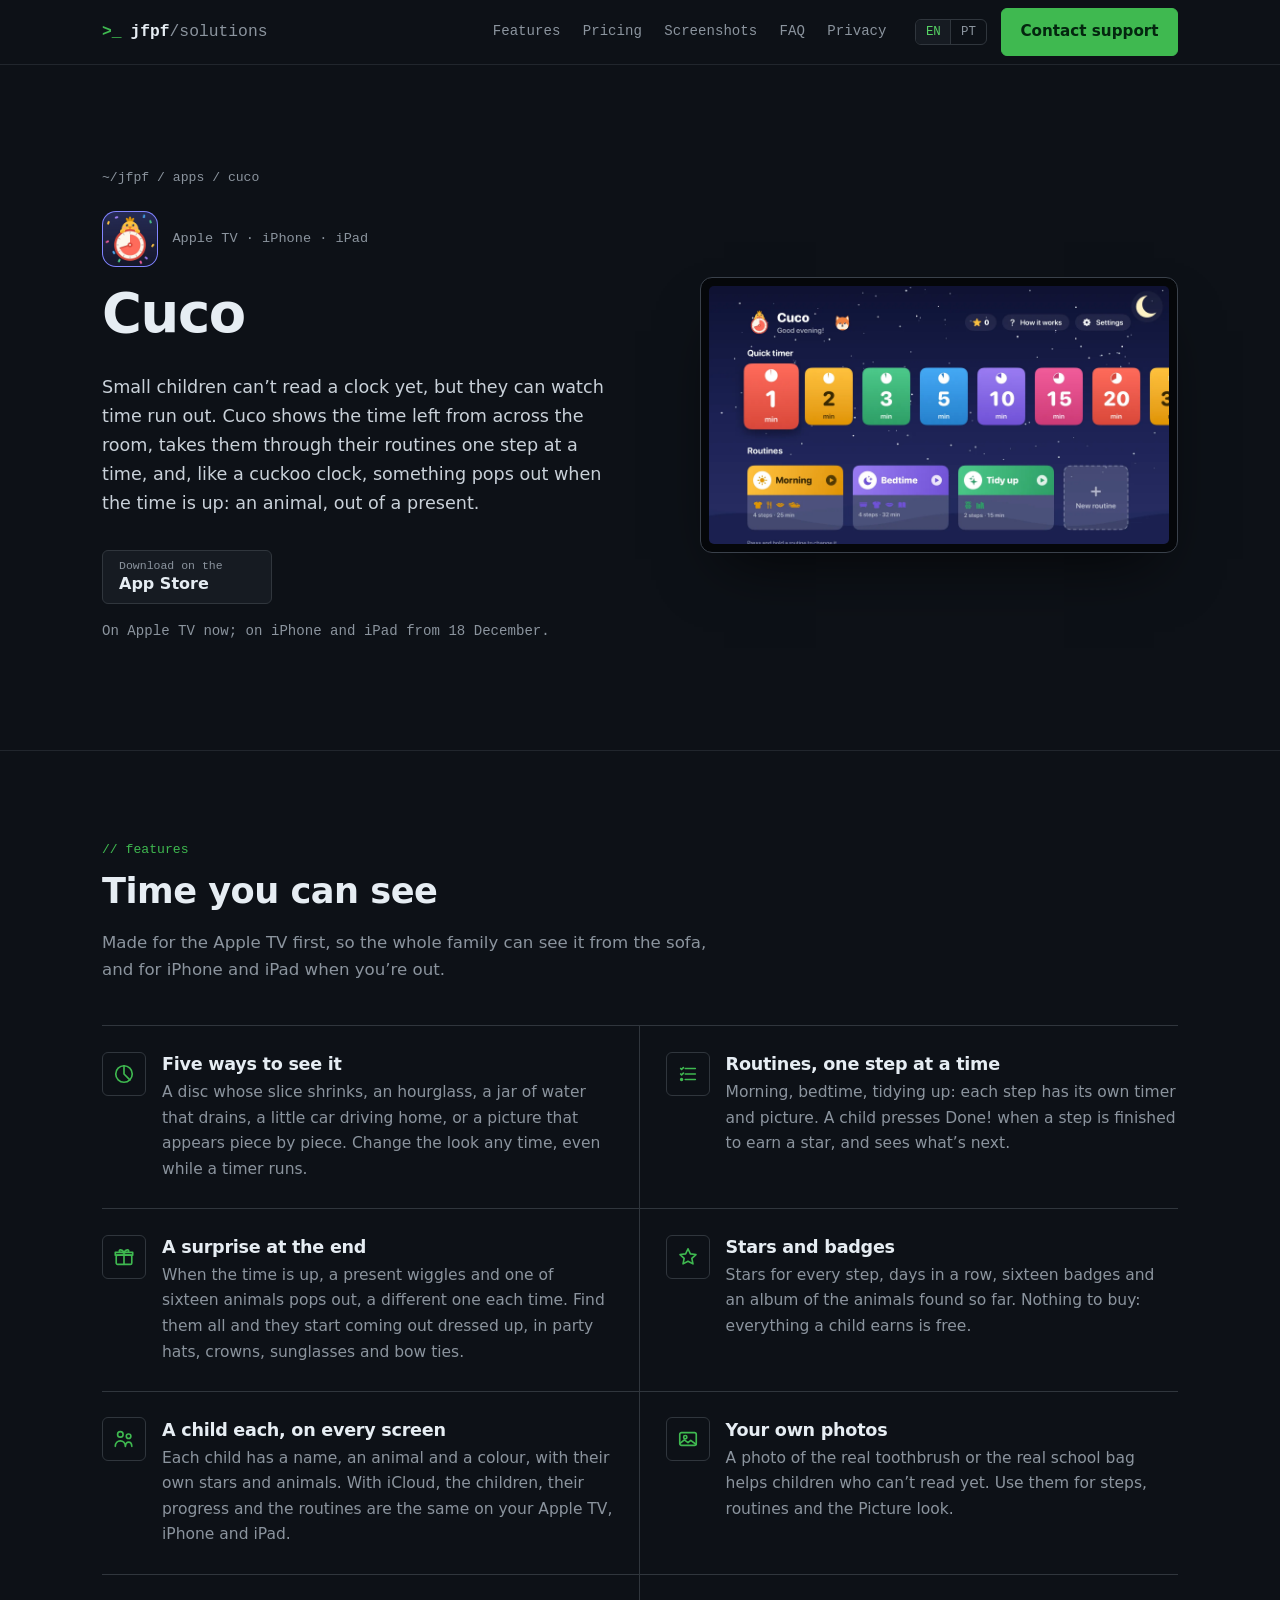
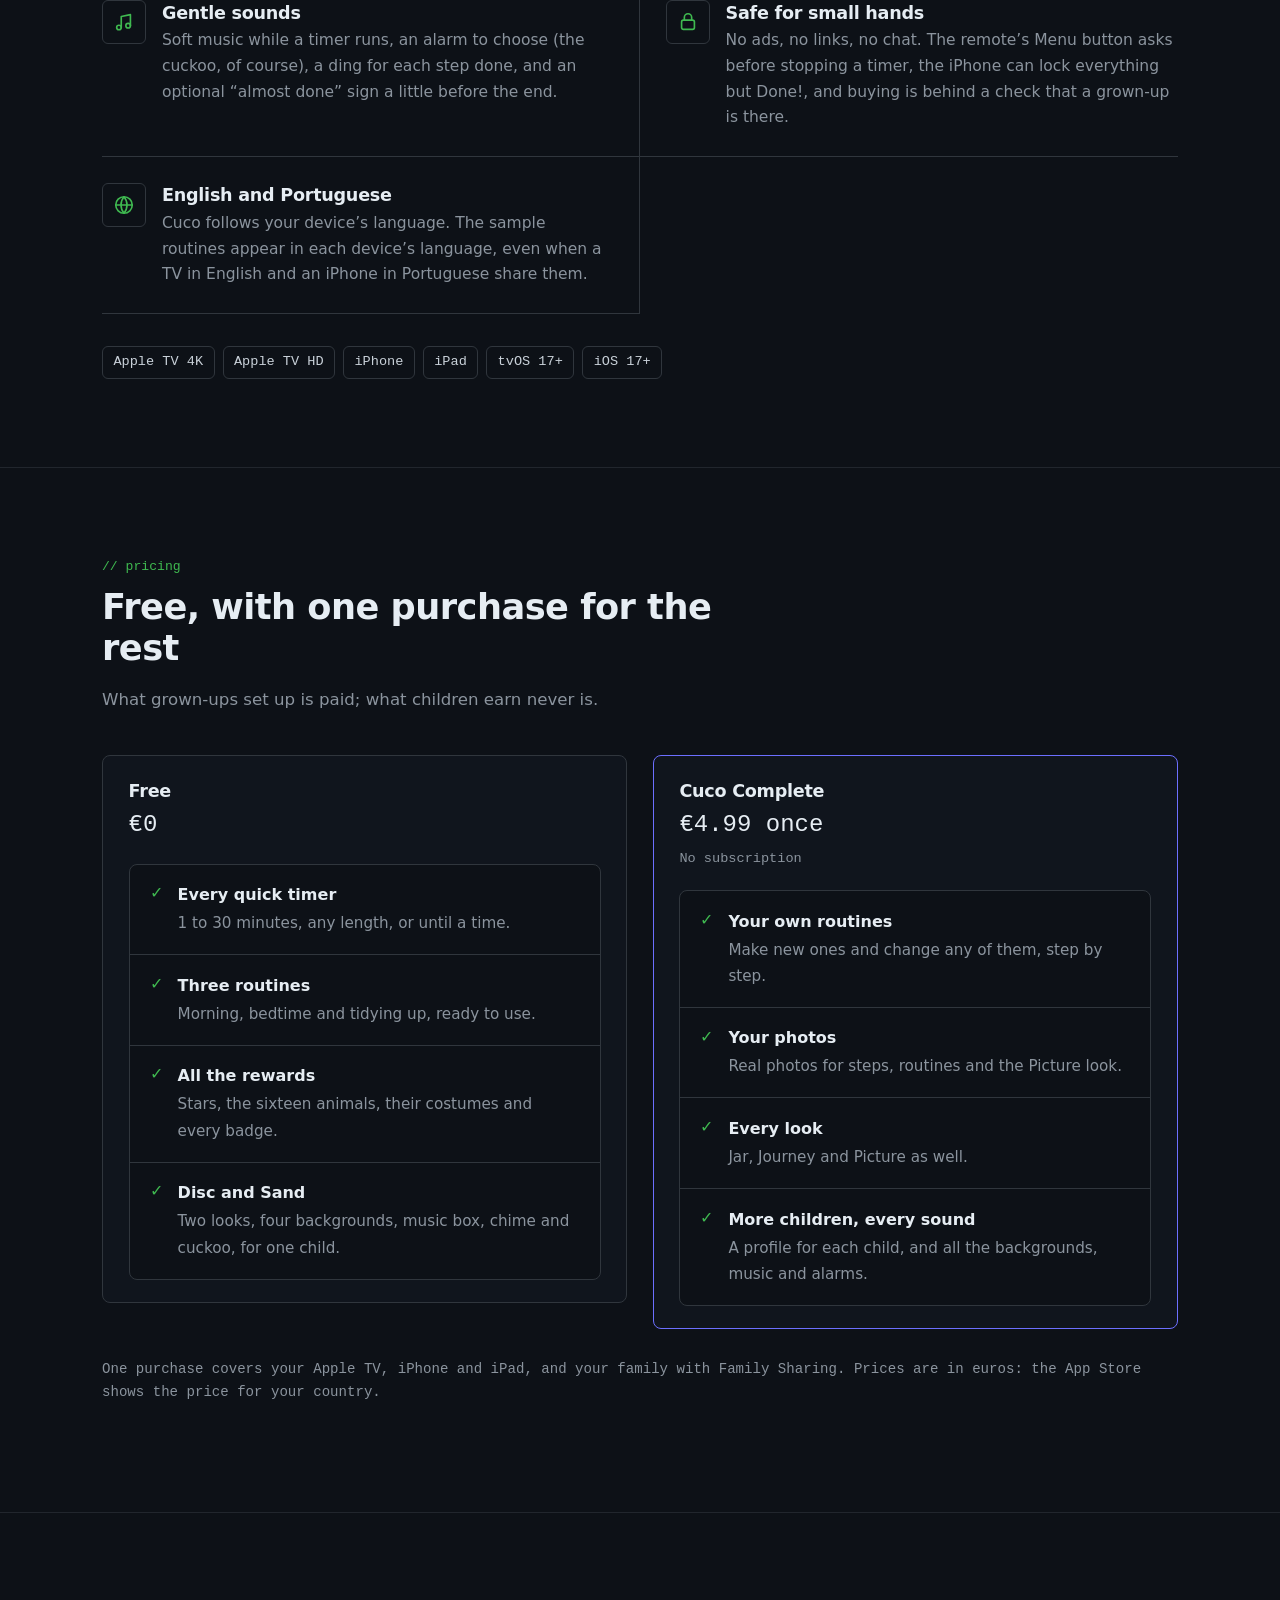
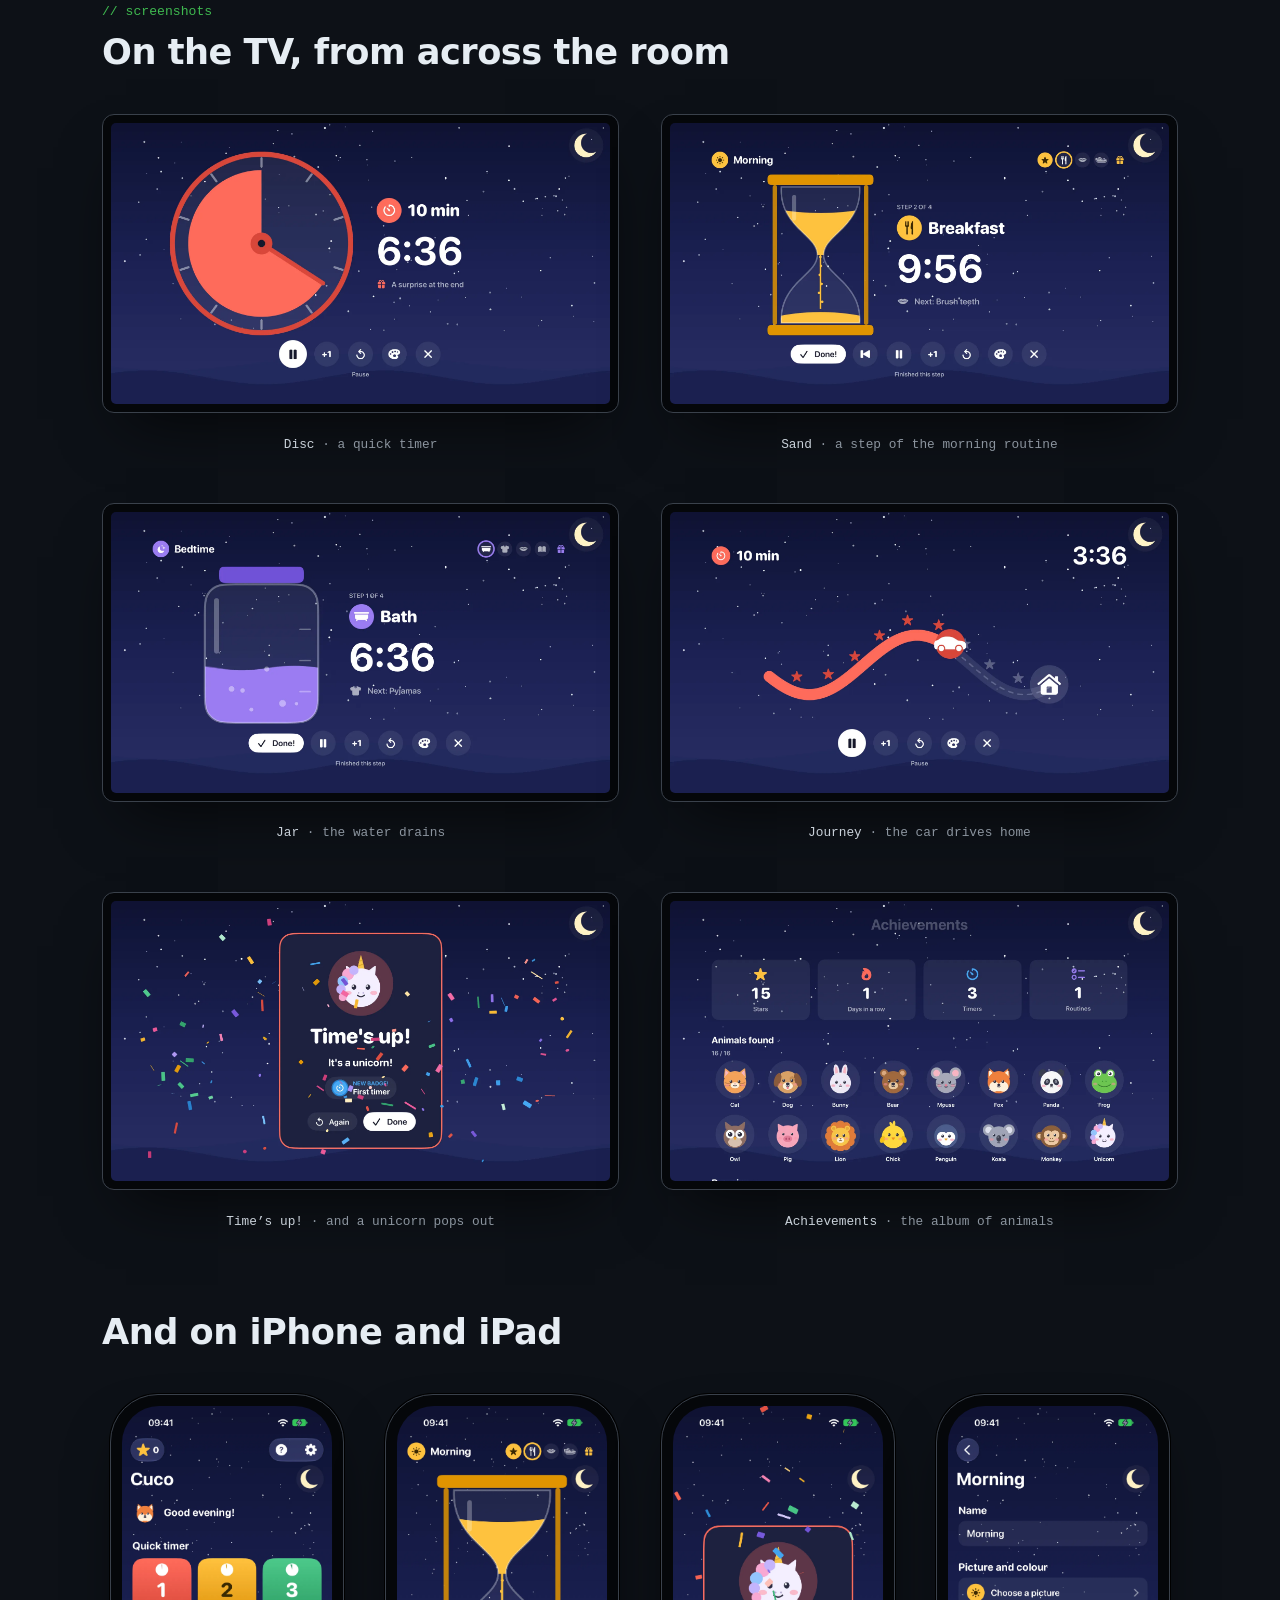
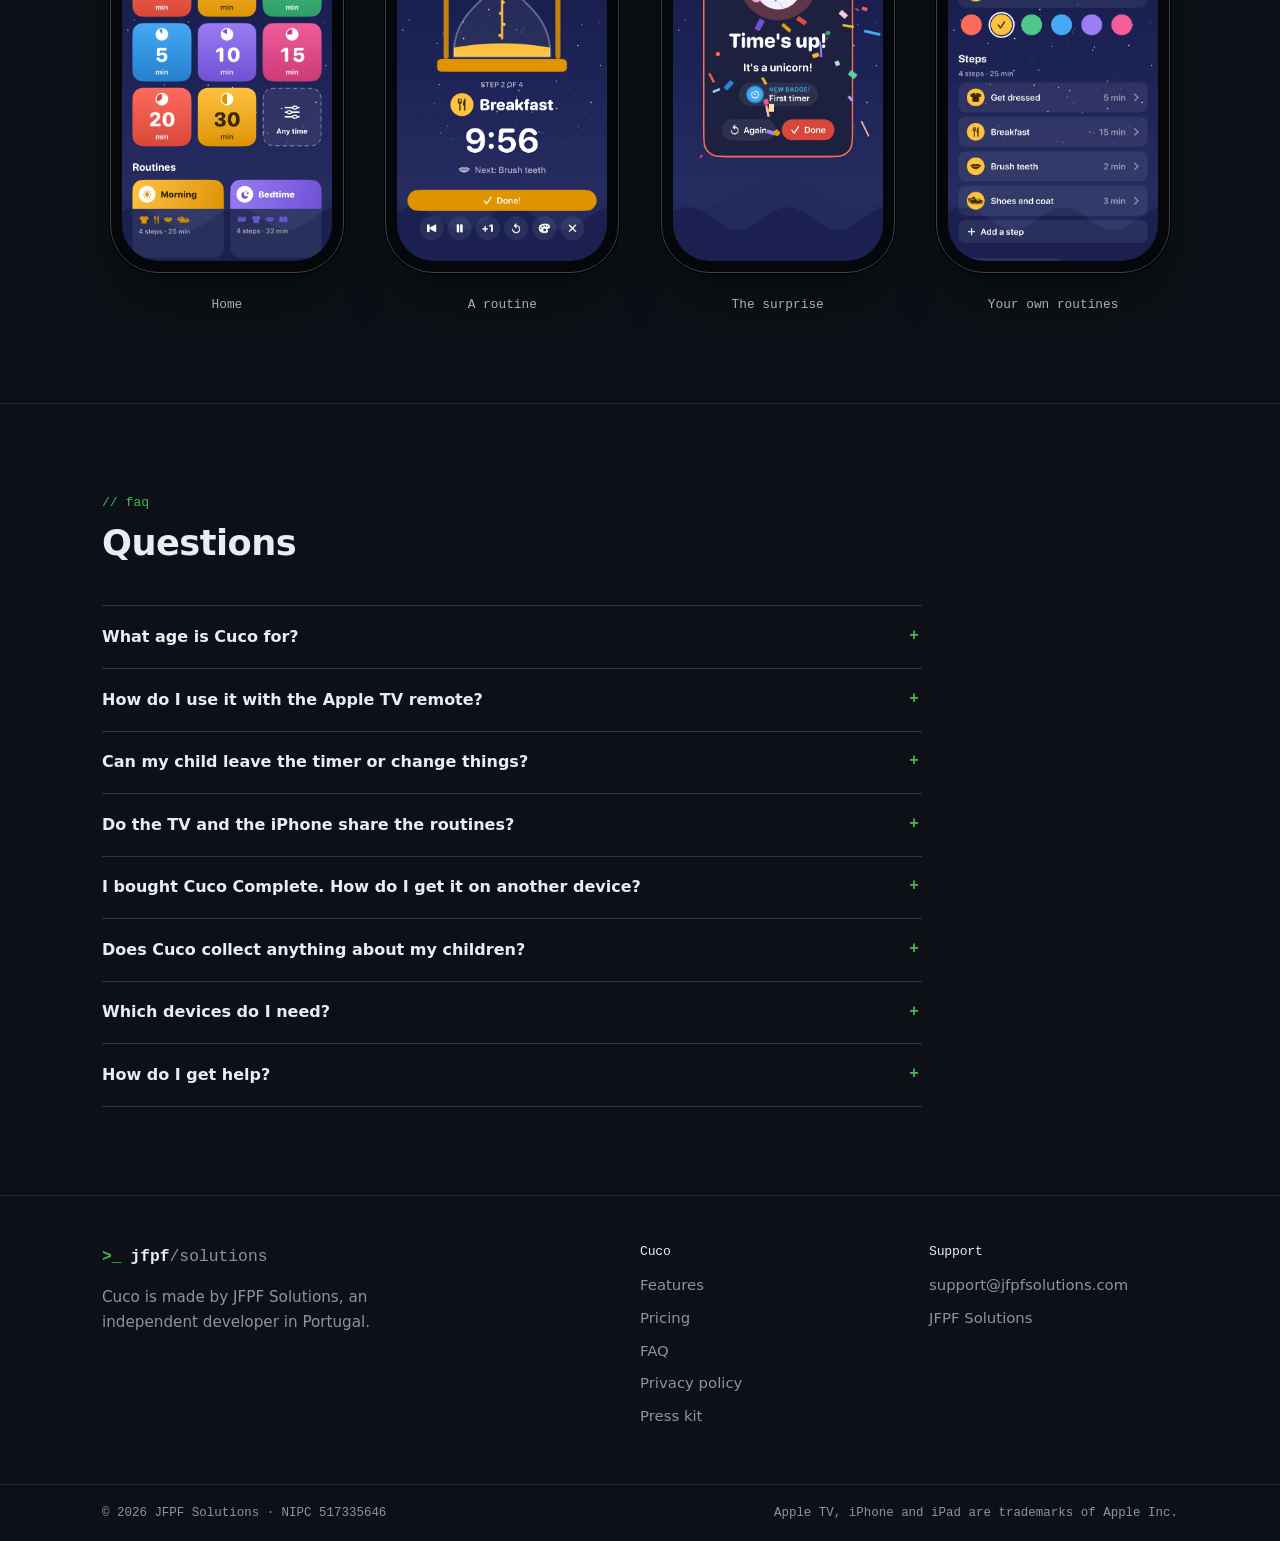
==== commit 308fcb30: "Cuco is out on Apple TV: App Store button on the Cuco page and home card, and a press kit page - cuc" ====
--- a/cuco/index.html
+++ b/cuco/index.html
@@ -60,8 +60,9 @@
         Small children can’t read a clock yet, but they can watch time run out. Cuco shows the time left from across the room, takes them through their routines one step at a time, and, like a cuckoo clock, something pops out when the time is up: an animal, out of a present.</p>
 
       <div class="stores">
-        <span class="store"><small data-en="Coming soon to the" data-pt="Brevemente na">Coming soon to the</small><b>App Store</b></span>
-      </div>
+        <a class="store" href="https://apps.apple.com/app/apple-store/id6834225652?pt=129713892&amp;ct=website&amp;mt=8" rel="noopener"><small data-en="Download on the" data-pt="Descarregar na">Download on the</small><b>App Store</b></a>
+      </div>
+      <p class="prompt" style="margin-top:1rem" data-en="On Apple TV now; on iPhone and iPad from 18 December." data-pt="Já na Apple TV; no iPhone e no iPad a partir de 18 de dezembro.">On Apple TV now; on iPhone and iPad from 18 December.</p>
     </div>
 
     <figure class="shot tv-shot" aria-hidden="true">
@@ -113,9 +114,9 @@
         <div class="service-icon" aria-hidden="true"><svg viewBox="0 0 24 24" fill="none" stroke="currentColor" stroke-width="1.8" stroke-linecap="round" stroke-linejoin="round"><path d="M12 3l2.6 5.6 6.1.7-4.5 4.2 1.2 6L12 16.6 6.6 19.5l1.2-6L3.3 9.3l6.1-.7z"/></svg></div>
         <div>
           <h3 data-en="Stars and badges" data-pt="Estrelas e medalhas">Stars and badges</h3>
-          <p data-en="Stars for every step, days in a row, fifteen badges and an album of the animals found so far. Nothing to buy: everything a child earns is free."
-             data-pt="Estrelas por cada passo, dias seguidos, quinze medalhas e um álbum dos animais encontrados. Nada para comprar: tudo o que uma criança ganha é grátis.">
-            Stars for every step, days in a row, fifteen badges and an album of the animals found so far. Nothing to buy: everything a child earns is free.</p>
+          <p data-en="Stars for every step, days in a row, sixteen badges and an album of the animals found so far. Nothing to buy: everything a child earns is free."
+             data-pt="Estrelas por cada passo, dias seguidos, dezasseis medalhas e um álbum dos animais encontrados. Nada para comprar: tudo o que uma criança ganha é grátis.">
+            Stars for every step, days in a row, sixteen badges and an album of the animals found so far. Nothing to buy: everything a child earns is free.</p>
         </div>
       </li>
       <li class="service">
@@ -345,6 +346,7 @@
         <li><a href="#pricing" data-en="Pricing" data-pt="Preço">Pricing</a></li>
         <li><a href="#faq" data-en="FAQ" data-pt="Perguntas">FAQ</a></li>
         <li><a href="privacy/" data-en="Privacy policy" data-pt="Política de privacidade">Privacy policy</a></li>
+        <li><a href="press/" data-en="Press kit" data-pt="Kit de imprensa">Press kit</a></li>
       </ul>
     </div>
     <div class="footer-col">
--- a/css/styles.css
+++ b/css/styles.css
@@ -206,6 +206,8 @@
 .product p{color:var(--muted)}
 .product-shot{justify-self:center;margin-bottom:-6.5rem}
 .product .btn{margin-top:.4rem}
+.product-actions{display:flex;flex-wrap:wrap;gap:.6rem;margin-top:.4rem}
+.product-actions .btn{margin-top:0}
 .product+.product{margin-top:1.6rem}
 
 /* ===== Device frames for screenshots ===== */
@@ -216,6 +218,7 @@
 .phone--sm img{border-radius:37px}
 .tablet{border-radius:26px;padding:14px;background:#05070a;border:1px solid #3a414b;box-shadow:0 30px 60px -24px rgba(0,0,0,.7)}
 .tablet img{border-radius:14px;width:100%}
+.tablet video{display:block;width:100%;height:auto;border-radius:5px}
 .landscape{border-radius:40px;padding:12px;background:#05070a;border:1px solid #3a414b;box-shadow:0 30px 60px -24px rgba(0,0,0,.7)}
 .landscape img{border-radius:29px;width:100%}
 
@@ -235,6 +238,8 @@
   border:1px solid var(--line);border-radius:var(--radius);background:var(--surface);line-height:1.3}
 .store small{font-family:var(--mono);font-size:.72rem;color:var(--muted)}
 .store b{color:var(--text);font-weight:600}
+a.store{color:inherit;text-decoration:none;transition:border-color .15s,background .15s}
+a.store:hover{text-decoration:none;border-color:var(--green);background:var(--bg-2)}
 .notice{margin-top:1.6rem;padding:.9rem 1.1rem;border:1px solid var(--line);border-left:3px solid var(--amber);
   border-radius:var(--radius);background:var(--bg-2);font-size:.93rem;color:var(--text-2)}
 .notice strong{color:var(--text)}
